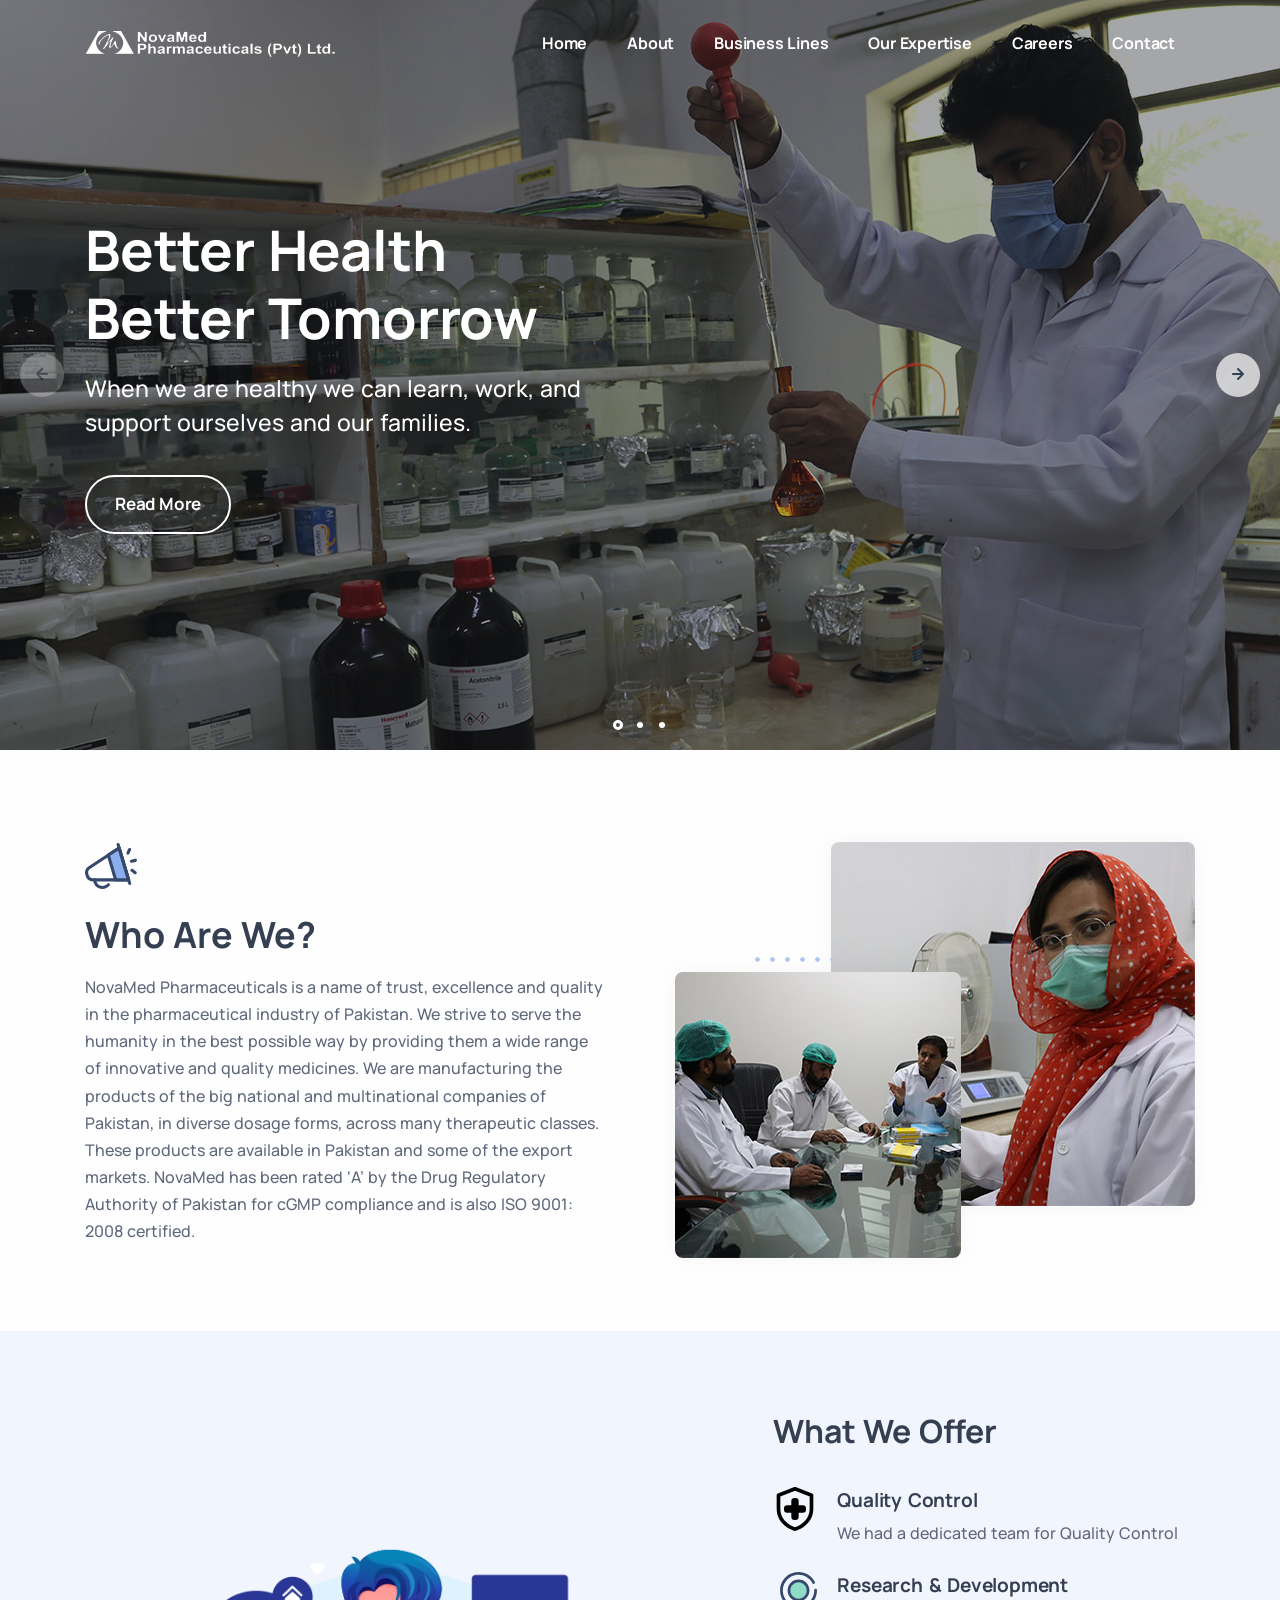
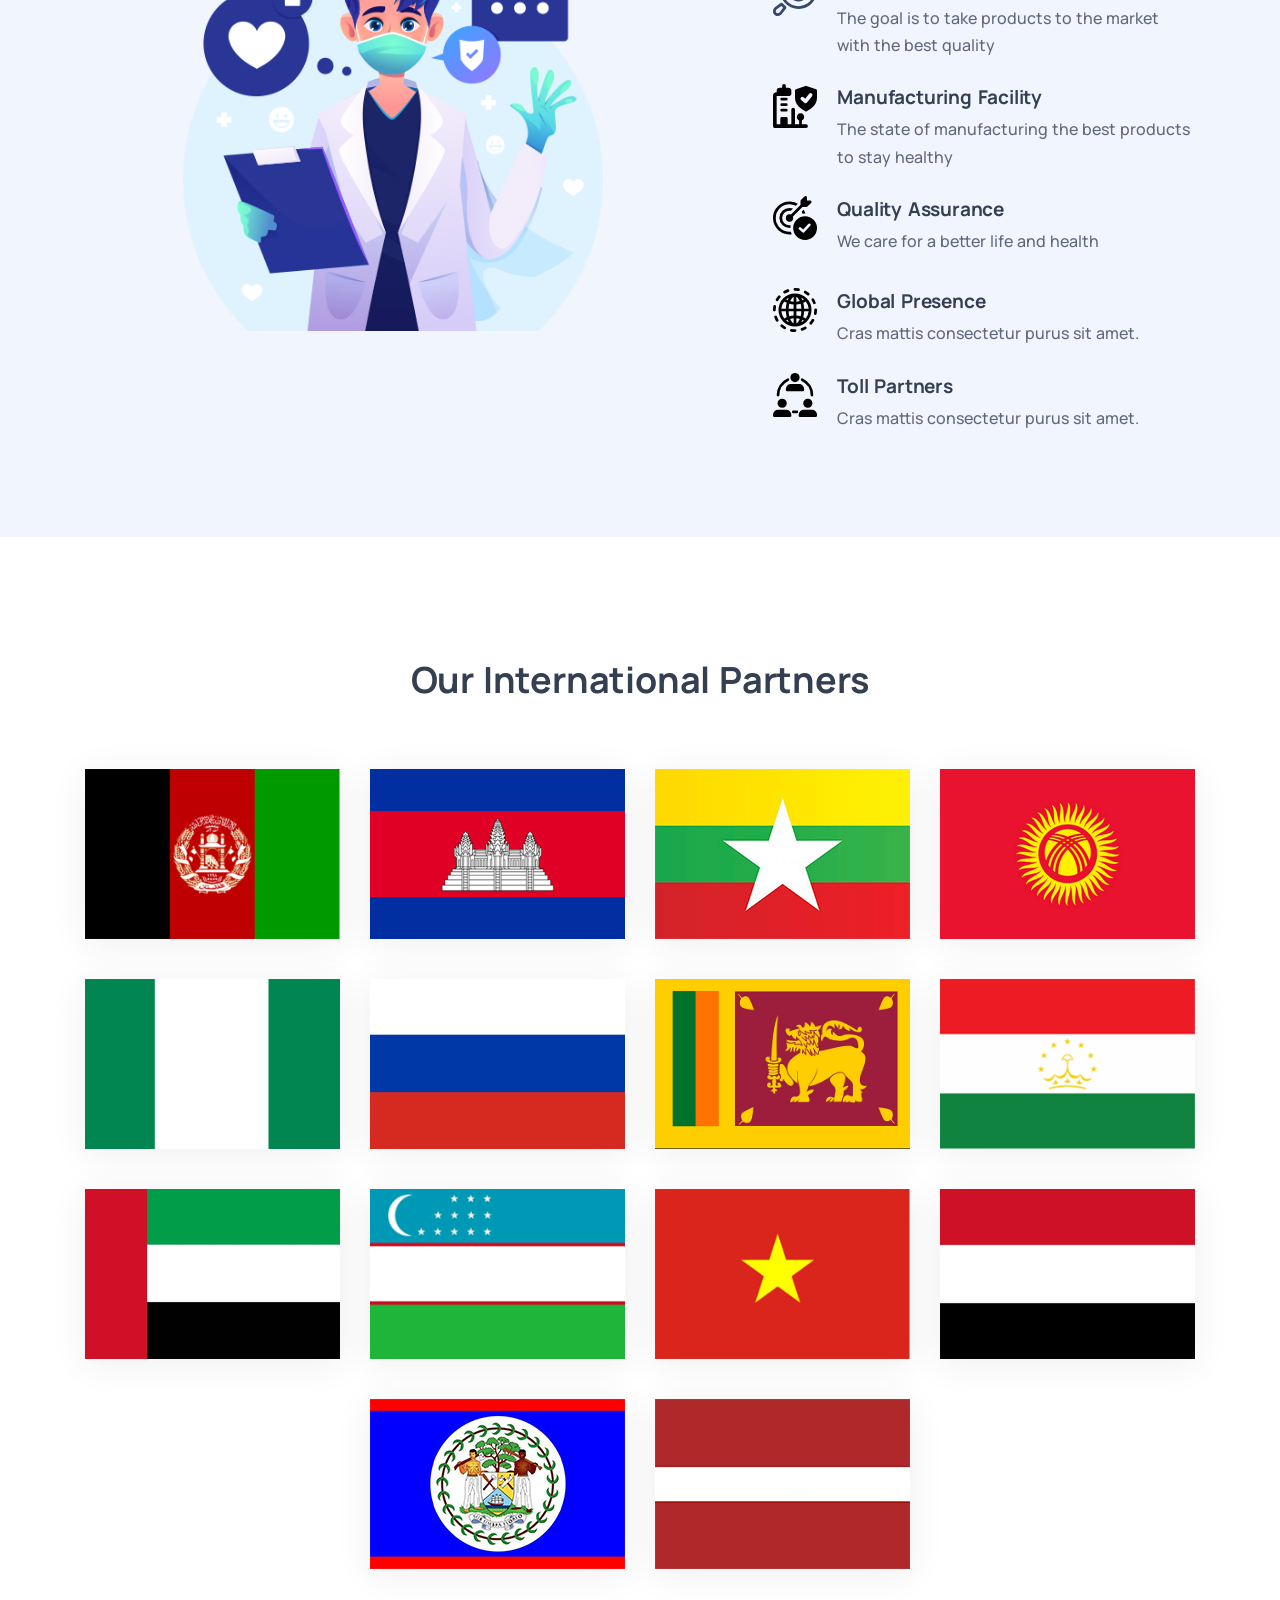
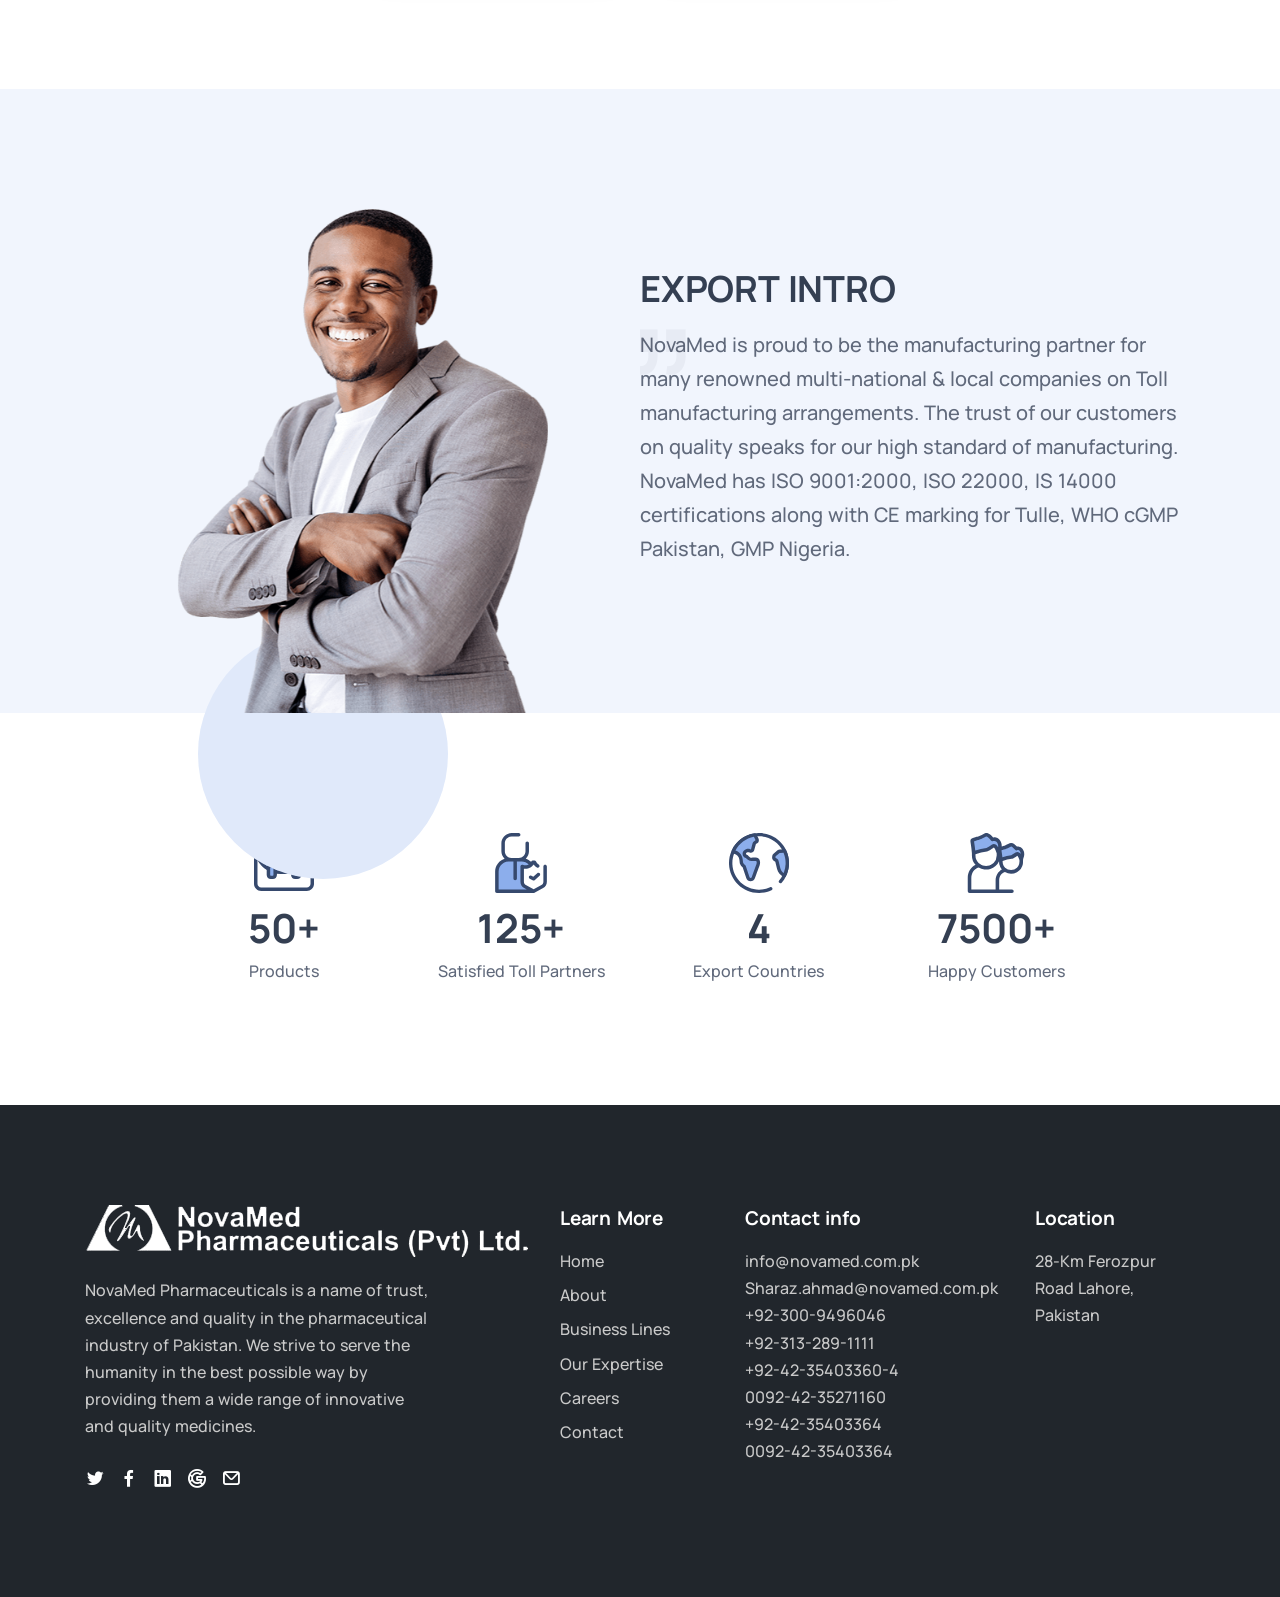
==== index.html @ 05fbf222 "Business Lines Page and change image at home page" ====
<!DOCTYPE html>
<html lang="en">

<head>
  <meta charset="utf-8">
  <meta name="viewport" content="width=device-width, initial-scale=1.0">
  <meta name="description" content="An impressive and flawless site template that includes various UI elements and countless features, attractive ready-made blocks and rich pages, basically everything you need to create a unique and professional website.">
  <meta name="keywords" content="bootstrap 5, business, corporate, creative, gulp, marketing, minimal, modern, multipurpose, one page, responsive, saas, sass, seo, startup, html5 template, site template">
  <meta name="author" content="elemis">
  <title>Home - Novamed</title>
  <link rel="shortcut icon" href="./assets/img/Banners/">
  <link rel="stylesheet" href="./assets/css/plugins.css">
  <link rel="stylesheet" href="./assets/css/style.css">
</head>

<body>
  <div class="content-wrapper">
    <header class="wrapper bg-soft-primary">
      <nav class="navbar navbar-expand-lg center-nav transparent position-absolute navbar-dark caret-none">
        <div class="container flex-lg-row flex-nowrap align-items-center">
          <div class="navbar-brand w-100">
            <a href="./index.html">
              <img class="logo-dark" src="./assets/img/logo-header.png" srcset="./assets/img/logo-header.png 2x" width="250px" height="26px" alt="" />
              <img class="logo-light" src="./assets/img/logo-footer.png" srcset="./assets/img/logo-footer.png.png 2x" width="250px" height="26px" alt="" />
            </a>
          </div>
          <div class="navbar-collapse offcanvas offcanvas-nav offcanvas-start">
            <div class="offcanvas-header d-lg-none d-xl-none">
              <a href="./index.html"><img src="./assets/img/logo-light.png" srcset="./assets/img/logo-light@2x.png 2x" alt="" /></a>
              <button type="button" class="btn-close btn-close-white" data-bs-dismiss="offcanvas" aria-label="Close"></button>
            </div>
            <div class="offcanvas-body ms-lg-auto d-flex flex-column h-100">
              <ul class="navbar-nav">
                <li class="nav-item">
                  <a class="nav-link " href="">Home</a>
                  
                  <!--/.dropdown-menu -->
                </li>
                <li class="nav-item">
                  <a class="nav-link" href="about.html">About</a>
                </li>
                <li class="nav-item">
                  <a class="nav-link" href="business_lines.html">Business Lines</a>
                </li>
                <li class="nav-item">
                  <a class="nav-link" href="#">Our Expertise</a>
                </li>
                <li class="nav-item">
                  <a class="nav-link" href="#">Careers</a>
                </li>
                <li class="nav-item">
                  <a class="nav-link" href="contact.html">Contact</a>
                </li>
              </ul>
            </div>
            <!-- /.offcanvas-body -->
          </div>
        </div>
        <!-- /.container -->
      </nav>
      <!-- /.navbar -->
      
      <!-- /.offcanvas -->
    </header>
    <!-- /header -->
    <section class="wrapper bg-dark">
      <div class="swiper-container swiper-hero dots-over" data-margin="0" data-autoplay="true" data-autoplaytime="5000" data-nav="true" data-dots="true" data-items="1">
        <div class="swiper">
          <div class="swiper-wrapper">
            <div class="swiper-slide bg-overlay bg-overlay-400 bg-dark bg-image" data-image-src="./assets/img/Banners/Banner-1.jpg">
              <div class="container h-100">
                <div class="row h-100">
                  <div class="col-md-10 offset-md-1 col-lg-7 offset-lg-0 col-xl-6 col-xxl-5 text-center text-lg-start justify-content-center align-self-center align-items-start">
                    <h2 class="display-1 fs-56 mb-4 text-white animate__animated animate__slideInDown animate__delay-1s">Better Health Better Tomorrow</h2>
                    <p class="lead fs-23 lh-sm mb-7 text-white animate__animated animate__slideInRight animate__delay-2s">When we are healthy we can learn, work, and support ourselves and our families.</p>
                    <div class="animate__animated animate__slideInUp animate__delay-3s"><a href="#" class="btn btn-lg btn-outline-white rounded-pill">Read More</a></div>
                  </div>
                  <!--/column -->
                </div>
                <!--/.row -->
              </div>
              <!--/.container -->
            </div>
            <!--/.swiper-slide -->
            <div class="swiper-slide bg-overlay bg-overlay-400 bg-dark bg-image" data-image-src="./assets/img/Banners/Banner-2.jpg">
              <div class="container h-100">
                <div class="row h-100">
                  <div class="col-md-11 col-lg-8 col-xl-7 col-xxl-6 mx-auto text-center justify-content-center align-self-center">
                    <h2 class="display-1 fs-56 mb-4 text-white animate__animated animate__slideInDown animate__delay-1s">We Are Trusted By Over A Million People.</h2>
                    <p class="lead fs-23 lh-sm mb-7 text-white animate__animated animate__slideInRight animate__delay-2s">Here a few reasons why our people trust us for good health.</p>
                    <div class="animate__animated animate__slideInUp animate__delay-3s"><a href="#" class="btn btn-lg btn-outline-white rounded-pill">Learn More</a></div>
                    <!-- <div class="animate__animated animate__slideInUp animate__delay-3s"><a href="./assets/media/movie.mp4" class="btn btn-circle btn-white btn-play ripple mx-auto mb-5" data-glightbox><i class="icn-caret-right"></i></a></div> -->
                  </div>
                  <!--/column -->
                </div>
                <!--/.row -->
              </div>
              <!--/.container -->
            </div>
            <!--/.swiper-slide -->
            <div class="swiper-slide bg-overlay bg-overlay-400 bg-dark bg-image" data-image-src="./assets/img/Banners/Banner-3.jpg">
              <div class="container h-100">
                <div class="row h-100">
                  <div class="col-md-10 offset-md-1 col-lg-7 offset-lg-5 col-xl-6 offset-xl-6 col-xxl-5 offset-xxl-6 text-center text-lg-start justify-content-center align-self-center align-items-start">
                    <h2 class="display-1 fs-56 mb-4 text-white animate__animated animate__slideInDown animate__delay-1s">Our Vision</h2>
                    <p class="lead fs-23 lh-sm mb-7 text-white animate__animated animate__slideInRight animate__delay-2s">Our aim is to become a leading force in the pharmaceutical industry both locally and regionally by providing high quality, innovative and efficacious medicine and services.</p>
                    <div class="animate__animated animate__slideInUp animate__delay-3s"><a href="#" class="btn btn-lg btn-outline-white rounded-pill">Contact Us</a></div>
                  </div>
                  <!--/column -->
                </div>
                <!--/.row -->
              </div>
              <!--/.container -->
            </div>
            <!--/.swiper-slide -->
          </div>
          <!--/.swiper-wrapper -->
        </div>
        <!-- /.swiper -->
      </div>
      <!-- /.swiper-container -->
    </section>
    <section class="wrapper bg-light">
      <div class="container pt-12 pt-md-14">
        <div class="row gx-lg-8 gx-xl-12 gy-10 mb-12 mb-md-12 align-items-center">
          <div class="col-lg-6 position-relative order-lg-2">
            <div class="shape bg-dot primary rellax w-16 h-20" data-rellax-speed="1" style="top: 3rem; left: 5.5rem"></div>
            <div class="overlap-grid overlap-grid-2">
              <div class="item">
                <figure class="rounded shadow"><img src="./assets/img/who-we-are.JPG" srcset="./assets/img/who-we-are@2x.jpg 2x" alt=""></figure>
              </div>
              <div class="item">
                <figure class="rounded shadow"><img src="./assets/img/who-we-are-2.JPG" srcset="./assets/img/who-we-are-2@2x.jpg 2x" alt=""></figure>
              </div>
            </div>
          </div>
          <!--/column -->
          <div class="col-lg-6">
            <img src="./assets/img/icons/lineal/megaphone.svg" class="svg-inject icon-svg icon-svg-md mb-4" alt="" />
            <h2 class="display-4 mb-3">Who Are We?</h2>
            <!-- <p class="lead fs-lg">We are a digital and branding company that believes in the power of creative strategy and along with great design.</p> -->
            <p class="mb-6">NovaMed Pharmaceuticals is a name of trust, excellence and quality in the pharmaceutical industry of Pakistan. We strive to serve the humanity in the best possible way by providing them a wide range of innovative and quality medicines.
              We are manufacturing the products of the big national and multinational companies of Pakistan, in diverse dosage forms, across many therapeutic classes. These products are available in Pakistan and some of the export markets. NovaMed has been rated ‘A’ by the Drug Regulatory Authority of Pakistan for cGMP compliance and is also ISO 9001: 2008 certified.</p>
            <div class="row gy-3 gx-xl-8">
              <!-- <div class="col-xl-6">
                <ul class="icon-list bullet-bg bullet-soft-primary mb-0">
                  <li><span><i class="uil uil-check"></i></span><span>Aenean eu leo quam ornare curabitur blandit tempus.</span></li>
                  <li class="mt-3"><span><i class="uil uil-check"></i></span><span>Nullam quis risus eget urna mollis ornare donec elit.</span></li>
                </ul>
              </div> -->
              <!--/column -->
              <!-- <div class="col-xl-6">
                <ul class="icon-list bullet-bg bullet-soft-primary mb-0">
                  <li><span><i class="uil uil-check"></i></span><span>Etiam porta sem malesuada magna mollis euismod.</span></li>
                  <li class="mt-3"><span><i class="uil uil-check"></i></span><span>Fermentum massa vivamus faucibus amet euismod.</span></li>
                </ul>
              </div> -->
              <!--/column -->
            </div>
            <!--/.row -->
          </div>
          <!--/column -->
        </div>
        <!--/.row -->
        
        <!--/.row -->
      </div>
      <!-- /.container -->
    </section>
    <section id="process">
      <div class="wrapper bg-soft-primary">
        <div class="container py-10 py-md-13">
          <div class="row gx-lg-8 gx-xl-12 gy-10 align-items-center">
            <div class="col-lg-7">
              <figure><img class="w-auto" src="./assets/img/What-we-offer.png" srcset="./assets/img/What-we-offer@2x.png 2x" alt="" /></figure>
            </div>
            <!--/column -->
            <div class="col-lg-5">
              <!-- <h2 class="fs-15 text-uppercase text-line text-primary mb-3">We Believe In Providing Value To Life</h2> -->
              <h3 class="display-5 mb-7 pe-xxl-5">What We Offer</h3>
              <div class="d-flex flex-row mb-4">
                <div>
                  <img src="./assets/img/icons/solid/health-insurance.svg" class="svg-inject icon-svg icon-svg-sm text-blue me-4" alt="" />
                </div>
                <div>
                  <h4 class="mb-1">Quality Control</h4>
                  <p class="mb-1">We had a dedicated team for Quality Control</p>
                </div>
              </div>
              <div class="d-flex flex-row mb-4">
                <div>
                  <img src="./assets/img/icons/lineal/search-2.svg" class="svg-inject icon-svg icon-svg-sm text-green me-4" alt="" />
                </div>
                <div>
                  <h4 class="mb-1">Research & Development</h4>
                  <p class="mb-1">The goal is to take products to the market with the best quality</p>
                </div>
              </div>
              <div class="d-flex flex-row mb-4">
                <div>
                  <img src="./assets/img/icons/solid/building.svg" class="svg-inject icon-svg icon-svg-sm text-yellow me-4" alt="" />
                </div>
                <div>
                  <h4 class="mb-1">Manufacturing Facility</h4>
                  <p class="mb-1">The state of manufacturing the best products to stay healthy</p>
                </div>
              </div>
              <div class="d-flex flex-row">
                <div>
                  <img src="./assets/img/icons/solid/target.svg " class="svg-inject icon-svg icon-svg-sm text-yellow me-4" alt="" />
                </div>
                <div>
                  <h4 class="mb-1">Quality Assurance</h4>
                  <p class="mb-1">We care for a better life and health</p><br>
                </div>
              </div>
              <div class="d-flex flex-row mb-4">
                <div>
                  <img src="./assets/img/icons/solid/globe-2.svg" class="svg-inject icon-svg icon-svg-sm text-yellow me-4" alt="" />
                </div>
                <div>
                  <h4 class="mb-1">Global Presence</h4>
                  <p class="mb-1">Cras mattis consectetur purus sit amet.</p>
                </div>
              </div>
              <div class="d-flex flex-row mb-4">
                <div>
                  <img src="./assets/img/icons/solid/team.svg" class="svg-inject icon-svg icon-svg-sm text-yellow me-4" alt="" />
                </div>
                <div>
                  <h4 class="mb-1">Toll Partners</h4>
                  <p class="mb-1">Cras mattis consectetur purus sit amet.</p>
                </div>
              </div>
            </div>
            <!--/column -->
          </div>
          <!--/.row -->
          <!--/.row -->
        </div>
        <!-- /.container -->
      </div>
      <!-- /.wrapper -->
    </section>
    <!-- /section -->
    <div class="section bg-white py-10 py-md-13 ">
      <div class="content-wrap">
        <div class="container"> 
    
          <div class="row">
    
            <div class="col-sm-12 col-md-12">
              <h2 class="display-4" style="text-align: center;padding: 2rem;">Our International Partners</h2>
              <p class="subheading text-center mb-5"></p>
            </div>
    
          </div>
    
          <div class="row">
    
            <!-- Item 1 -->
            <div class="col-sm-12 col-md-6 col-lg-3 mb-5">
              <div class="anim-media text-center">
                <div class="media-box mb-3">
                  <img src="assets/img/Flags/Flag-Afganistan.png" alt="" class="img-fluid shadow-lg">
                </div>
    
              </div>
            </div>
  
  
              <div class="col-sm-12 col-md-6 col-lg-3 mb-5">
                <div class="anim-media text-center">
                  <div class="media-box mb-3">
                    <img src="assets/img/Flags/Flag-Cambodia.jpg" alt="" class="img-fluid shadow-lg">
                  </div>
              
                </div>
              </div>
  
  
                <div class="col-sm-12 col-md-6 col-lg-3 mb-5">
                  <div class="anim-media text-center">
                    <div class="media-box mb-3">
                      <img src="assets/img/Flags/mayanmar-flag.jpg" alt="" class="img-fluid shadow-lg">
                    </div>
                
                  </div>
                </div>
  
  
                  <div class="col-sm-12 col-md-6 col-lg-3 mb-5">
                    <div class="anim-media text-center">
                      <div class="media-box mb-3">
                        <img src="assets/img/Flags/Flag-Kyrgyzstan.jpg" alt="" class="img-fluid shadow-lg">
                      </div>
                  
                    </div>
                  </div>
  
  
              <div class="col-sm-12 col-md-6 col-lg-3 mb-5">
                <div class="anim-media text-center">
                  <div class="media-box mb-3">
                    <img src="assets/img/Flags/Flag-Nigeria.png" alt="" class="img-fluid shadow-lg">
                  </div>
              
                </div>
              </div>
  
  
              <div class="col-sm-12 col-md-6 col-lg-3 mb-5">
                <div class="anim-media text-center">
                  <div class="media-box mb-3">
                    <img src="assets/img/Flags/Flag-Russia.jpg" alt="" class="img-fluid shadow-lg">
                  </div>
              
                </div>
              </div>
  
  
                <div class="col-sm-12 col-md-6 col-lg-3 mb-5">
                  <div class="anim-media text-center">
                    <div class="media-box mb-3">
                      <img src="assets/img/Flags/Flag-Srilanka.png" alt="" class="img-fluid shadow-lg">
                    </div>
                
                  </div>
                </div>
  
  
                  <div class="col-sm-12 col-md-6 col-lg-3 mb-5">
                    <div class="anim-media text-center">
                      <div class="media-box mb-3">
                        <img src="assets/img/Flags/Flag-Tajikistan.png" alt="" class="img-fluid shadow-lg">
                      </div>
                  
                    </div>
                  </div>
  
      <div class="col-sm-12 col-md-6 col-lg-3 mb-5">
        <div class="anim-media text-center">
          <div class="media-box mb-3">
            <img src="assets/img/Flags/Flag-UAE.jpg" alt="" class="img-fluid shadow-lg">
          </div>
      
        </div>
      </div>
      
      
      <div class="col-sm-12 col-md-6 col-lg-3 mb-5">
        <div class="anim-media text-center">
          <div class="media-box mb-3">
            <img src="assets/img/Flags/Flag-Uzbekistan.png" alt="" class="img-fluid shadow-lg">
          </div>
      
        </div>
      </div>
      
      
      <div class="col-sm-12 col-md-6 col-lg-3 mb-5">
        <div class="anim-media text-center">
          <div class="media-box mb-3">
            <img src="assets/img/Flags/Flag-Vietnam.png" alt="" class="img-fluid shadow-lg">
          </div>
      
        </div>
      </div>
      
      
      <div class="col-sm-12 col-md-6 col-lg-3 mb-5">
        <div class="anim-media text-center">
          <div class="media-box mb-3">
            <img src="assets/img/Flags/Flag-Yemen.png" alt="" class="img-fluid shadow-lg">
          </div>
      
        </div>
      </div>
      <div class="col-sm-12 col-md-6 col-lg-3 mb-5">
      </div>
      <div class="col-sm-12 col-md-6 col-lg-3 mb-5">
        <div class="anim-media text-center">
          <div class="media-box mb-3">
            <img src="assets/img/Flags/Flag-Belize.jpg" alt="" class="img-fluid shadow-lg">
          </div>
      
        </div>
      </div><div class="col-sm-12 col-md-6 col-lg-3 mb-5">
        <div class="anim-media text-center">
          <div class="media-box mb-3">
            <img src="assets/img/Flags/Flag-Latvia.jpg" alt="" class="img-fluid shadow-lg">
          </div>
      
        </div>
      </div>
      <div class="col-sm-12 col-md-6 col-lg-3 mb-5">
      </div>
  
          </div>
        </div>
      </div>
    </div>
    <section class="wrapper bg-soft-primary">
      <div class="container pt-16 pb-14 pb-md-0">
        <div class="row gx-lg-8 gx-xl-0 align-items-center">
          <div class="col-md-5 col-lg-5 col-xl-4 offset-xl-1 d-none d-md-flex position-relative align-self-end">
            <div class="shape rounded-circle bg-pale-primary rellax w-21 h-21 d-md-none d-lg-block" data-rellax-speed="1" style="top: 7rem; left: 1rem"></div>
            <figure><img src="./assets/img/photos/co1.png" srcset="./assets/img/photos/co1@2x.png 2x" alt=""></figure>
          </div>
          <!--/column -->
          <div class="col-md-7 col-lg-6 col-xl-6 col-xxl-5 offset-xl-1">
            <div class="swiper-container dots-start dots-closer mt-md-10 mb-md-15" data-margin="30" data-dots="true">
              <div class="swiper">
                <div class="swiper-wrapper">
                  <div class="swiper-slide">
                    <h2 class="display-4 mb-3">EXPORT INTRO</h2>
                    <blockquote class="icon fs-lg">
                      <p>NovaMed is proud to be the manufacturing partner for many renowned multi-national & local companies on Toll manufacturing arrangements. The trust of our customers on quality speaks for our high standard of manufacturing. NovaMed has ISO 9001:2000, ISO 22000, IS 14000 certifications along with CE marking for Tulle, WHO cGMP Pakistan, GMP Nigeria.</p>
                      <div class="blockquote-details">
                        <!-- <div class="info ps-0">
                          <h5 class="mb-1">Coriss Ambady</h5>
                          <p class="mb-0">Financial Analyst</p>
                        </div> -->
                      </div>
                    </blockquote>
                  </div>
                  <!--/.swiper-slide -->
                  
            <!-- /.swiper-container -->
          </div>
          <!--/column -->
        </div>
        <!--/.row -->
      </div>
      <!-- /.container -->
    </section>
    <!-- /section -->
    
    <!-- /section -->
    <section class="wrapper bg-white">
      <div class="container py-14 py-md-16">
        <div class="row">
          <div class="col-xl-10 mx-auto">
            <div class="row align-items-center counter-wrapper gy-6 text-center">
              <div class="col-md-3">
                <img src="./assets/img/icons/lineal/briefcase-2.svg" class="svg-inject icon-svg icon-svg-lg text-primary mb-3" alt="" />
                <h3 class="counter">100+</h3>
                <p>Products</p>
              </div>
              <!--/column -->
              <div class="col-md-3">
                <img src="./assets/img/icons/lineal/user.svg" class="svg-inject icon-svg icon-svg-lg text-primary mb-3" alt="" />
                <h3 class="counter">250+</h3>
                <p>Satisfied Toll Partners</p>
              </div>
              <!--/column -->
              <div class="col-md-3">
                <img src="./assets/img/icons/lineal/earth.svg" class="svg-inject icon-svg icon-svg-lg text-primary mb-3" alt="" />
                <h3 class="counter">8</h3>
                <p>Export Countries</p>
              </div>
              <!--/column -->
              <div class="col-md-3">
                <img src="./assets/img/icons/lineal/group-2.svg" class="svg-inject icon-svg icon-svg-lg text-primary mb-3" alt="" />
                <h3 class="counter">15000+</h3>
                <p>Happy Customers</p>
              </div>
              <!--/column -->
            </div>
            <!--/.row -->
          </div>
          <!-- /column -->
        </div>
        <!-- /.row -->
      </div>
      <!-- /.container -->
    </section>
    <!-- /section -->
  </div>
  <!-- /.content-wrapper -->
  <footer class="bg-dark text-inverse">
    <div class="container py-13 py-md-15">
      <div class="row gy-6 gy-lg-0">
        <div class="col-lg-4">
          <div class="widget">
            <img class="mb-4" src="./assets/img/logo-footer.png" srcset="./assets/img/logo-footer.png 2x" alt="" />
            <p class="mb-4">NovaMed Pharmaceuticals is a name of trust, excellence and quality in the pharmaceutical industry of Pakistan. We strive to serve the humanity in the best possible way by providing them a wide range of innovative and quality medicines.</p>
            <nav class="nav social social-white">
              <a href="https://twitter.com/Novamedp"><i class="uil uil-twitter"></i></a>
              <a href="https://www.facebook.com/NovaMedPharmaceuticals"><i class="uil uil-facebook-f"></i></a>
              <a href="http://www.linkedin.com/company/novamed-pharmaceuticals-pvt-ltd"><i class="uil uil-linkedin"></i></a>
              <a href="https://plus.google.com/117726979299593659433/about"><i class="uil uil-google"></i></a>
              <a href="https://mail.google.com/"><i class="uil uil-envelope"></i></a>
            </nav>
            <!-- /.social -->
          </div>
          <!-- /.widget -->
        </div>
        <!-- /column -->
        
        <!-- /column -->
        <div class="col-md-4 col-lg-2 offset-lg-1">
          <div class="widget">
            <h4 class="widget-title mb-3 text-white">Learn More</h4>
            <ul class="list-unstyled mb-0">
              <li><a href="">Home</a></li>
              <li><a href="about.html">About</a></li>
              <li><a href="#">Business Lines</a></li>
              <li><a href="#">Our Expertise</a></li>
              <li><a href="#">Careers</a></li>
              <li><a href="contact.html">Contact</a></li>
            </ul>
          </div>
          <!-- /.widget -->
        </div>
        <!-- /column -->
        <div class="col-md-4 col-lg-2 ps-2">
          <div class="widget">
            <h4 class="widget-title mb-3 text-white">Contact info</h4>
            <a href="mailto:info@novamed.com.pk">info@novamed.com.pk</a><br />
            <a href="mailto:Sharaz.ahmad@novamed.com.pk">Sharaz.ahmad@novamed.com.pk</a><br />
            <a href="tel:+923009496046">+92-300-9496046</a>
            <a href="tel:+923132891111">+92-313-289-1111</a>
            <a href="tel:+9242354033604">+92-42-35403360-4</a>
            <a href="tel:00924235271160">0092-42-35271160</a>
            <a href="tel:+924235403364">+92-42-35403364</a>
            <a href="tel:00924235403364">0092-42-35403364</a>
          </div>
          <!-- /.widget -->
        </div>
        <!-- /column -->
        <div class="col-md-4 col-lg-2 offset-lg-1">
          <div class="widget">
            <h4 class="widget-title mb-3 text-white">Location</h4>
            <address>28-Km Ferozpur Road Lahore, Pakistan</address>
          </div>
          <!-- /.widget -->
        </div>
      </div>
      <!--/.row -->
    </div>
    <!-- /.container -->
  </footer>
  <div class="progress-wrap">
    <svg class="progress-circle svg-content" width="100%" height="100%" viewBox="-1 -1 102 102">
      <path d="M50,1 a49,49 0 0,1 0,98 a49,49 0 0,1 0,-98" />
    </svg>
  </div>
  <script src="./assets/js/plugins.js"></script>
  <script src="./assets/js/theme.js"></script>
</body>

</html>
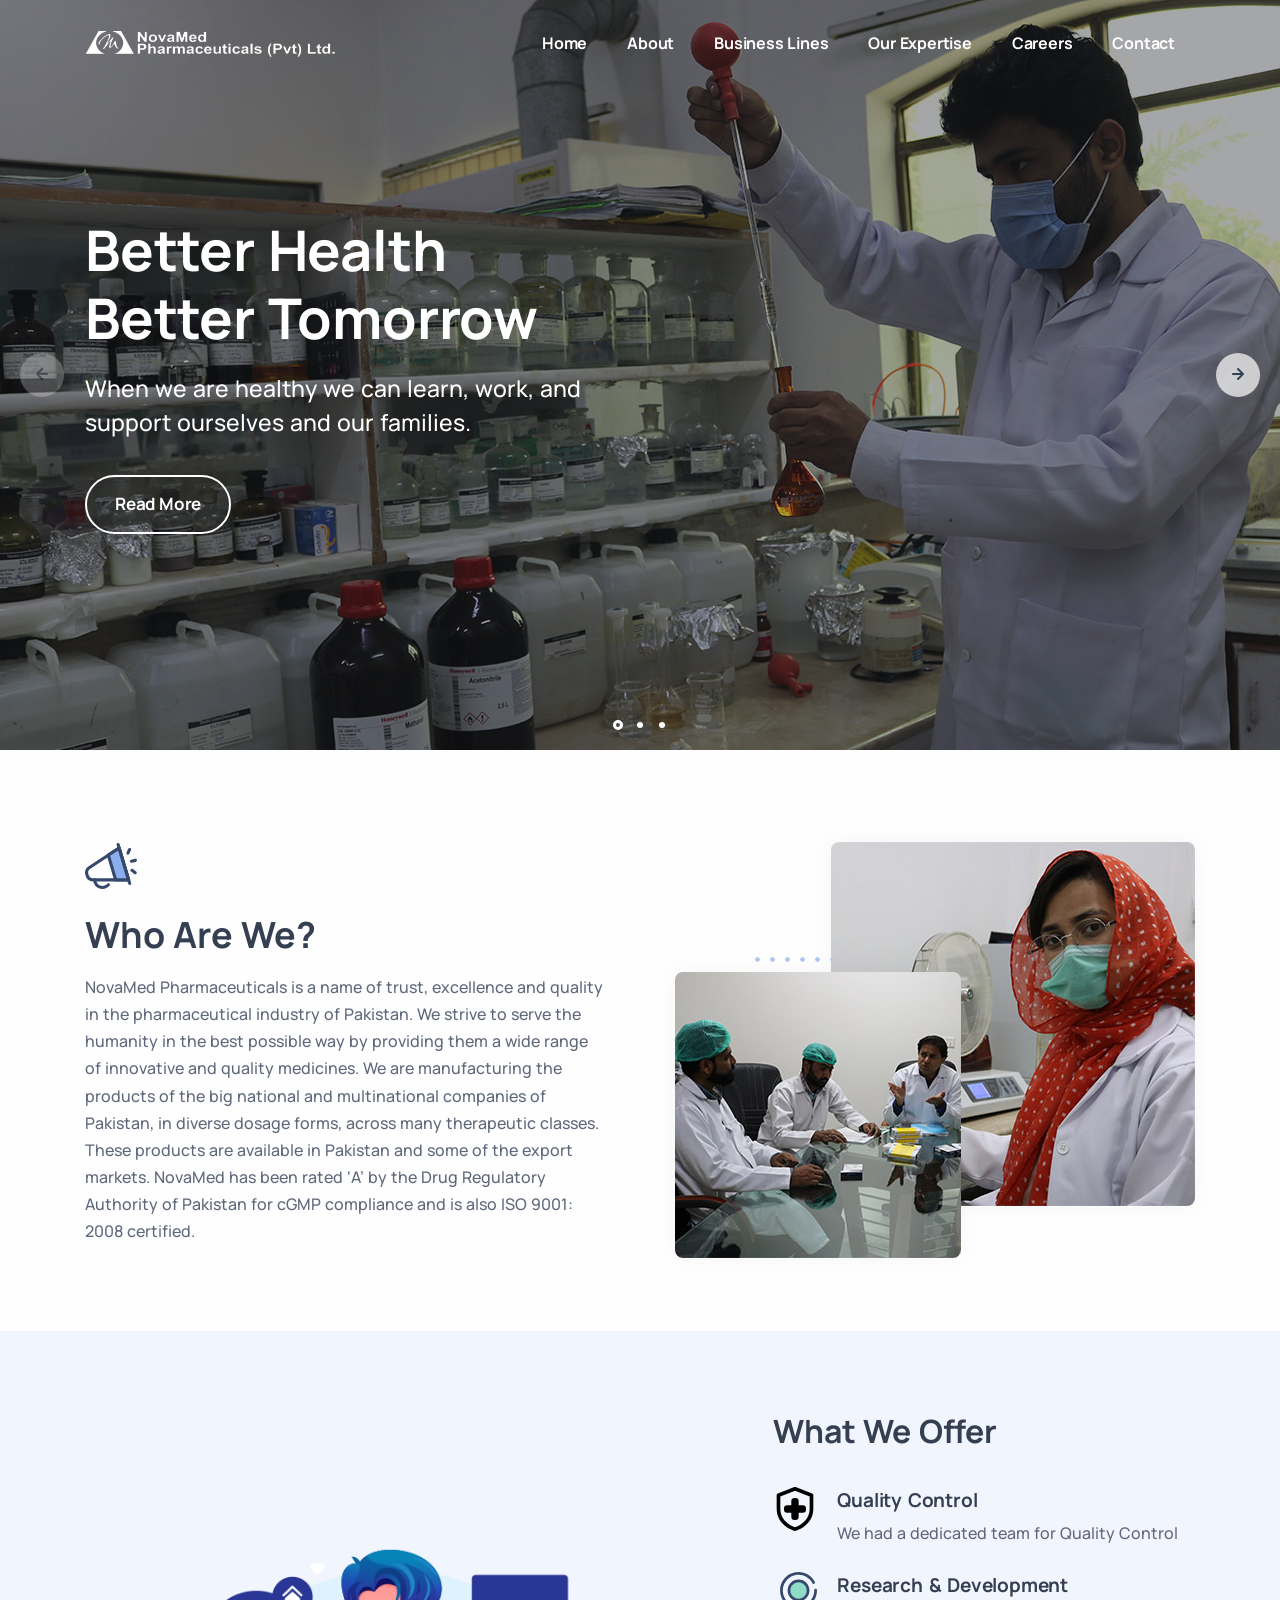
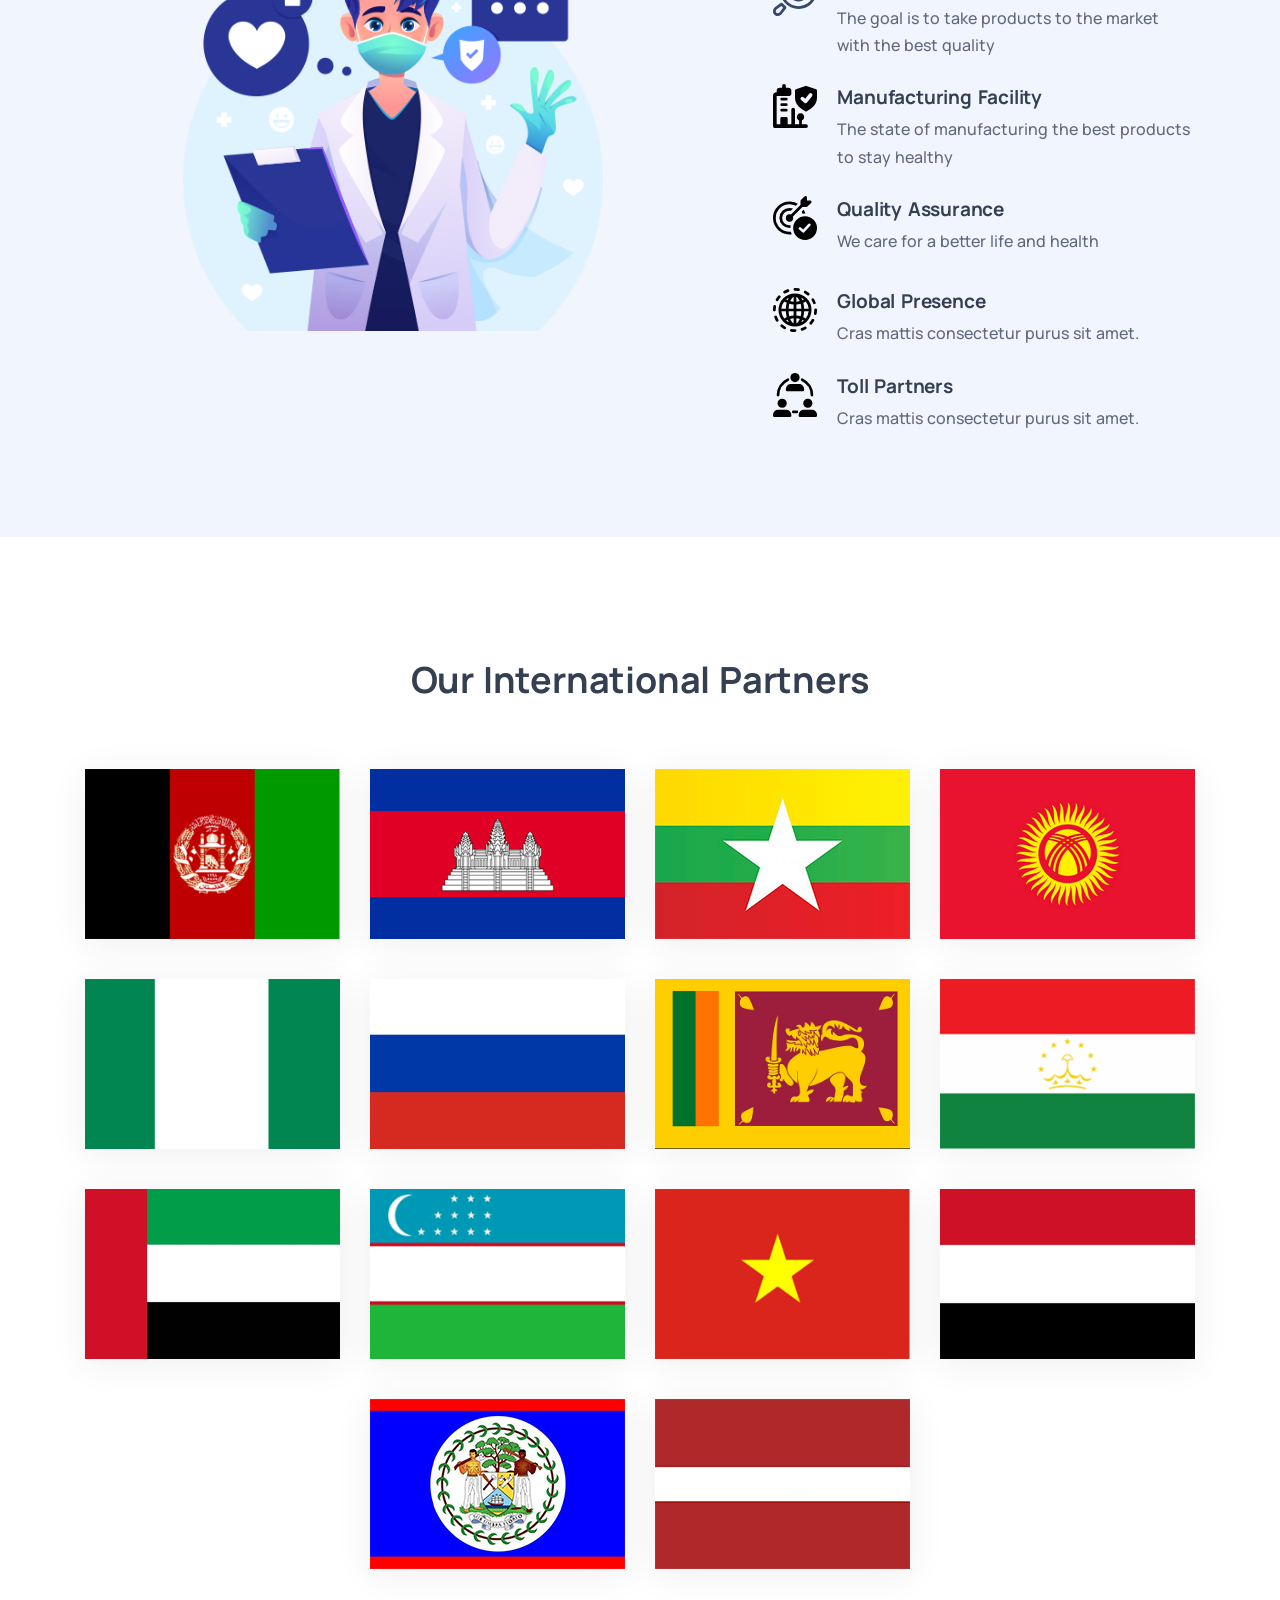
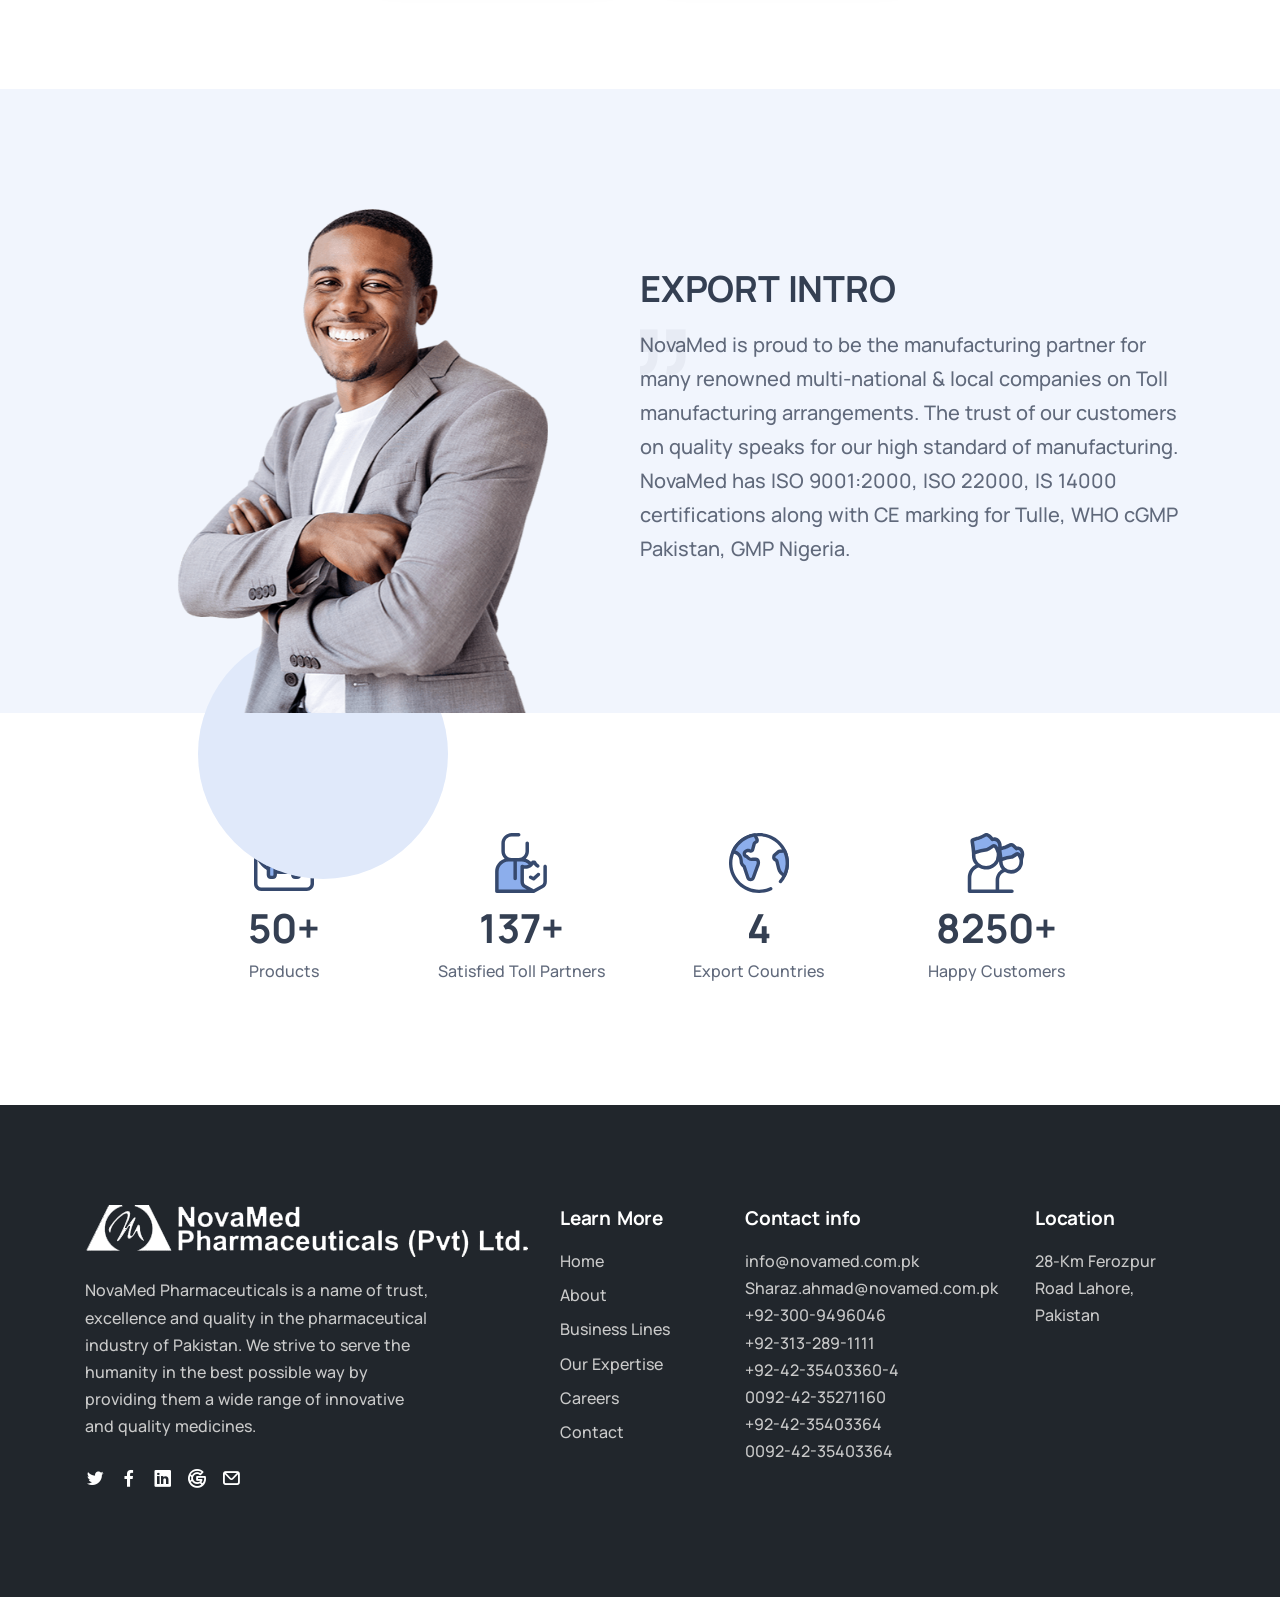
==== commit 0c26022b: "link slider buttons" ====
--- a/index.html
+++ b/index.html
@@ -73,7 +73,7 @@
                   <div class="col-md-10 offset-md-1 col-lg-7 offset-lg-0 col-xl-6 col-xxl-5 text-center text-lg-start justify-content-center align-self-center align-items-start">
                     <h2 class="display-1 fs-56 mb-4 text-white animate__animated animate__slideInDown animate__delay-1s">Better Health Better Tomorrow</h2>
                     <p class="lead fs-23 lh-sm mb-7 text-white animate__animated animate__slideInRight animate__delay-2s">When we are healthy we can learn, work, and support ourselves and our families.</p>
-                    <div class="animate__animated animate__slideInUp animate__delay-3s"><a href="#" class="btn btn-lg btn-outline-white rounded-pill">Read More</a></div>
+                    <div class="animate__animated animate__slideInUp animate__delay-3s"><a href="about.html" class="btn btn-lg btn-outline-white rounded-pill">Read More</a></div>
                   </div>
                   <!--/column -->
                 </div>
@@ -88,7 +88,7 @@
                   <div class="col-md-11 col-lg-8 col-xl-7 col-xxl-6 mx-auto text-center justify-content-center align-self-center">
                     <h2 class="display-1 fs-56 mb-4 text-white animate__animated animate__slideInDown animate__delay-1s">We Are Trusted By Over A Million People.</h2>
                     <p class="lead fs-23 lh-sm mb-7 text-white animate__animated animate__slideInRight animate__delay-2s">Here a few reasons why our people trust us for good health.</p>
-                    <div class="animate__animated animate__slideInUp animate__delay-3s"><a href="#" class="btn btn-lg btn-outline-white rounded-pill">Learn More</a></div>
+                    <div class="animate__animated animate__slideInUp animate__delay-3s"><a href="business_lines.html" class="btn btn-lg btn-outline-white rounded-pill">Learn More</a></div>
                     <!-- <div class="animate__animated animate__slideInUp animate__delay-3s"><a href="./assets/media/movie.mp4" class="btn btn-circle btn-white btn-play ripple mx-auto mb-5" data-glightbox><i class="icn-caret-right"></i></a></div> -->
                   </div>
                   <!--/column -->
@@ -104,7 +104,7 @@
                   <div class="col-md-10 offset-md-1 col-lg-7 offset-lg-5 col-xl-6 offset-xl-6 col-xxl-5 offset-xxl-6 text-center text-lg-start justify-content-center align-self-center align-items-start">
                     <h2 class="display-1 fs-56 mb-4 text-white animate__animated animate__slideInDown animate__delay-1s">Our Vision</h2>
                     <p class="lead fs-23 lh-sm mb-7 text-white animate__animated animate__slideInRight animate__delay-2s">Our aim is to become a leading force in the pharmaceutical industry both locally and regionally by providing high quality, innovative and efficacious medicine and services.</p>
-                    <div class="animate__animated animate__slideInUp animate__delay-3s"><a href="#" class="btn btn-lg btn-outline-white rounded-pill">Contact Us</a></div>
+                    <div class="animate__animated animate__slideInUp animate__delay-3s"><a href="contact.html" class="btn btn-lg btn-outline-white rounded-pill">Contact Us</a></div>
                   </div>
                   <!--/column -->
                 </div>
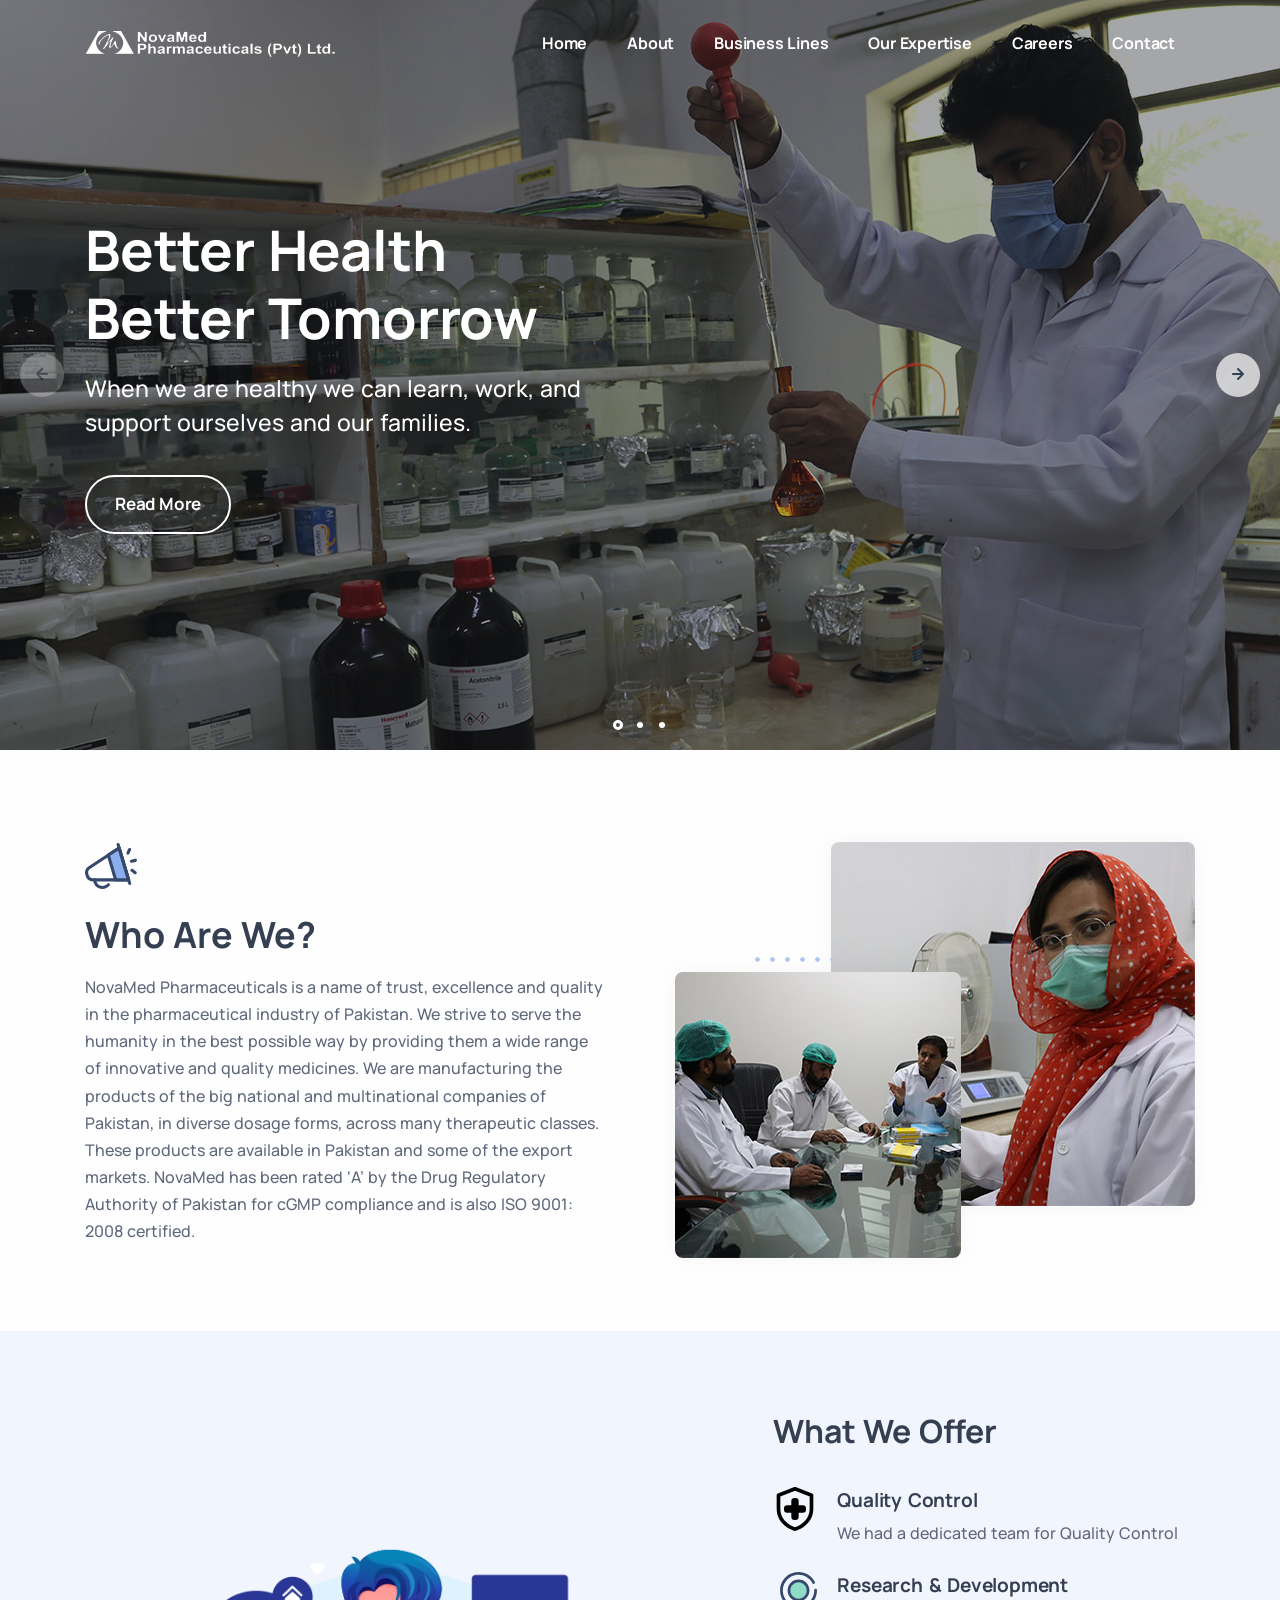
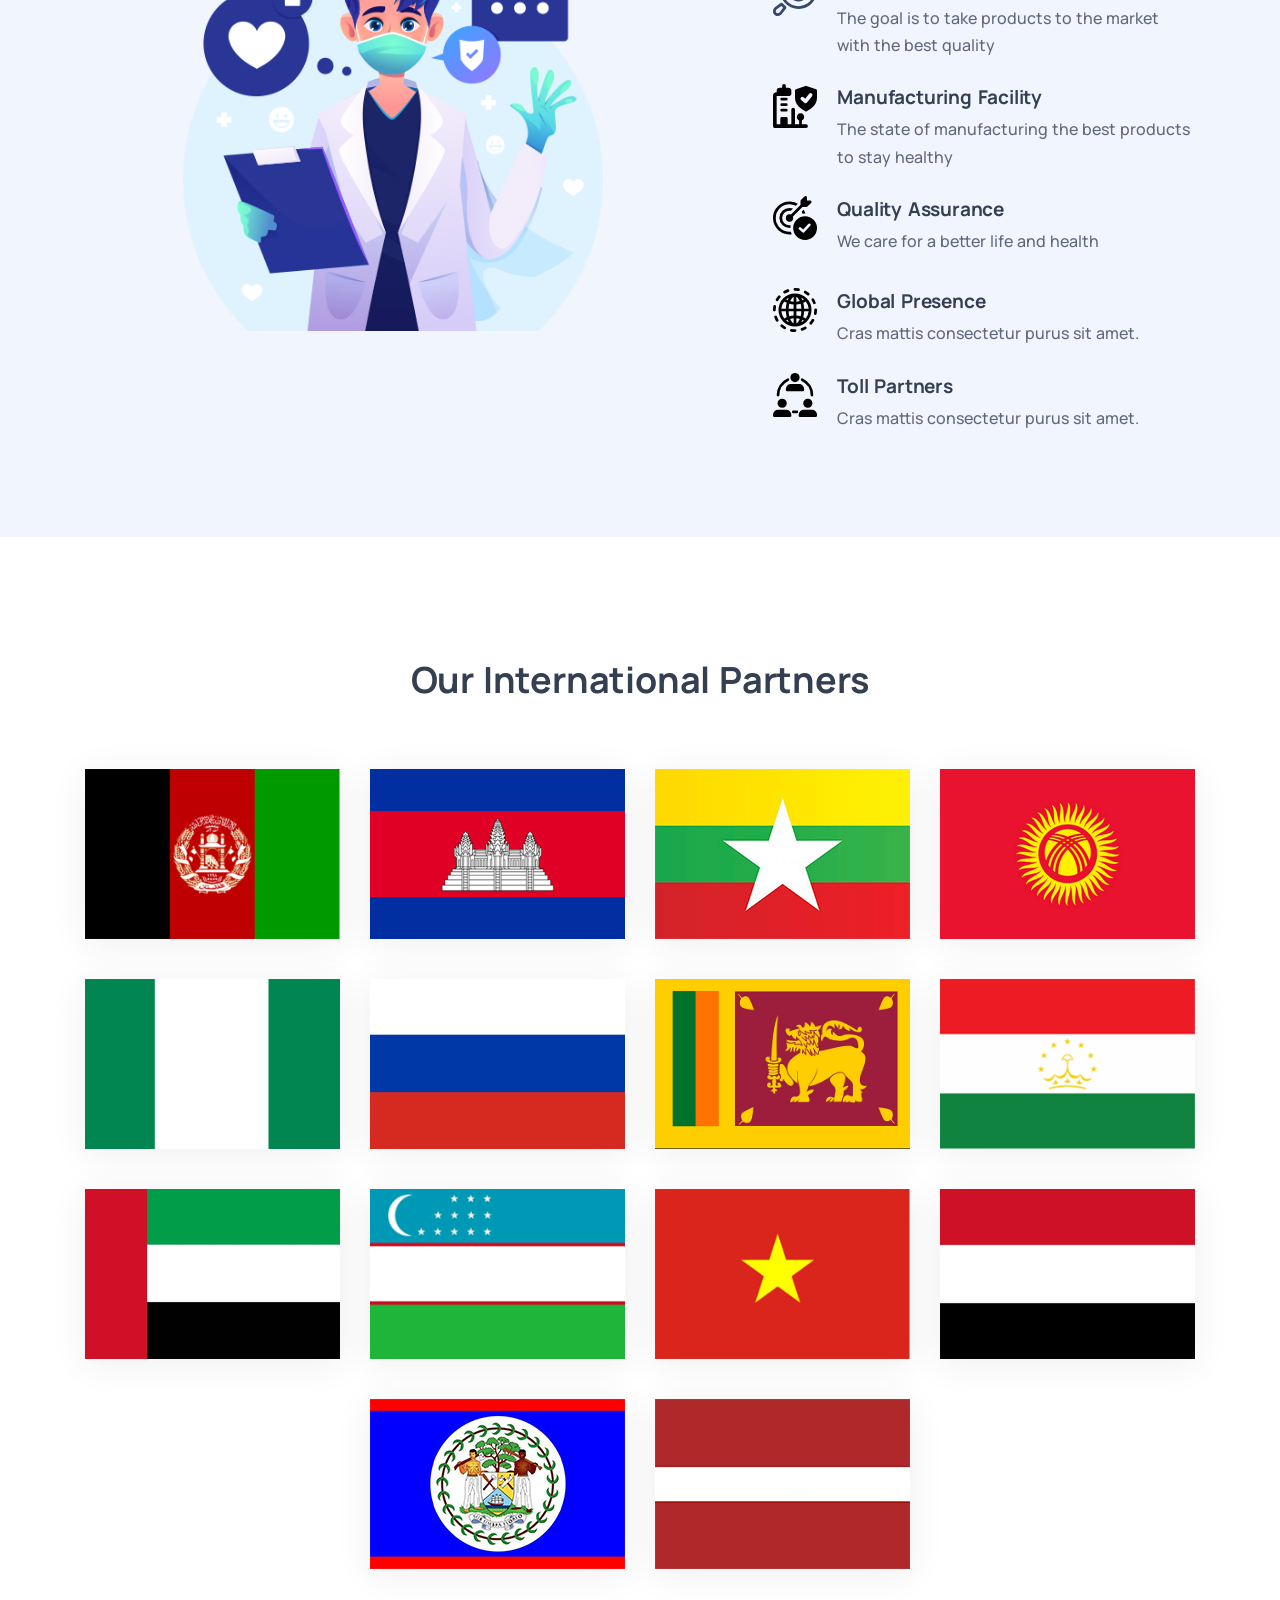
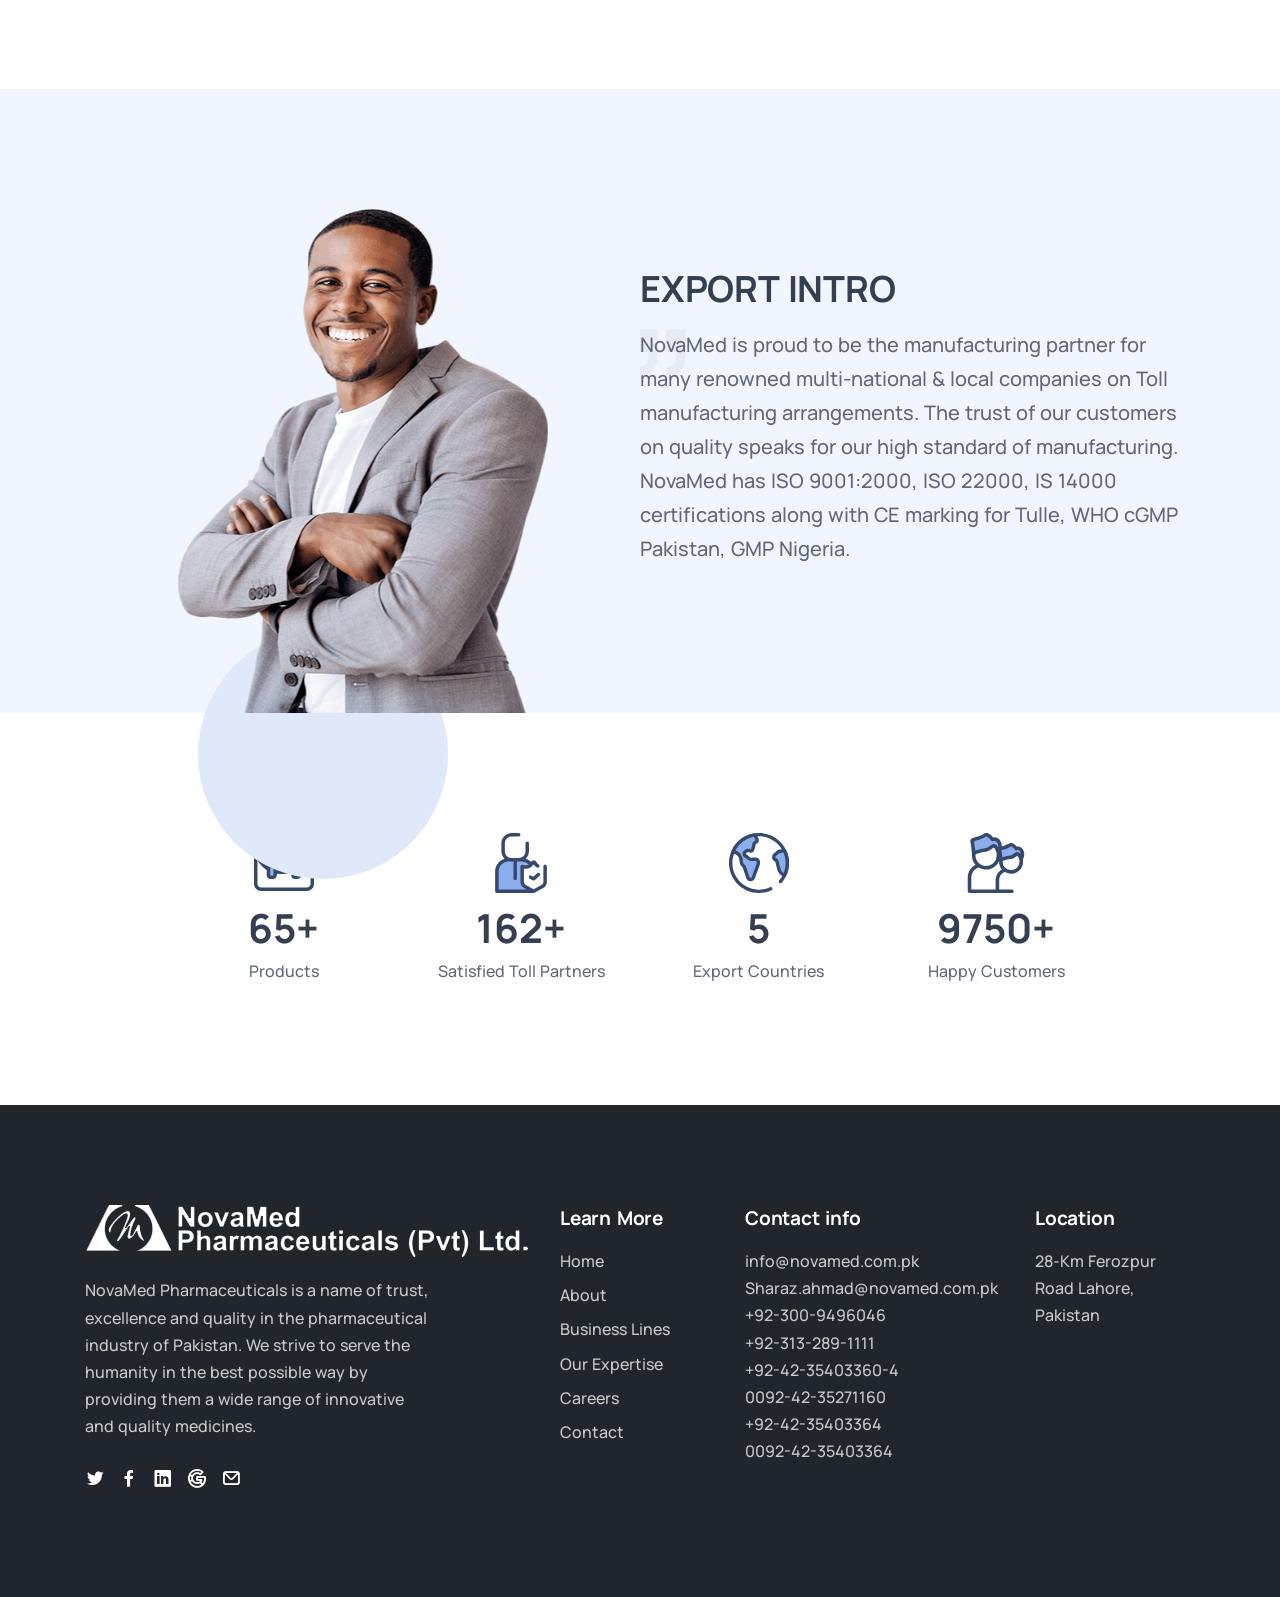
==== commit 928b30e8: "Our Expertise" ====
--- a/index.html
+++ b/index.html
@@ -43,7 +43,7 @@
                   <a class="nav-link" href="business_lines.html">Business Lines</a>
                 </li>
                 <li class="nav-item">
-                  <a class="nav-link" href="#">Our Expertise</a>
+                  <a class="nav-link" href="our-experties.html">Our Expertise</a>
                 </li>
                 <li class="nav-item">
                   <a class="nav-link" href="#">Careers</a>
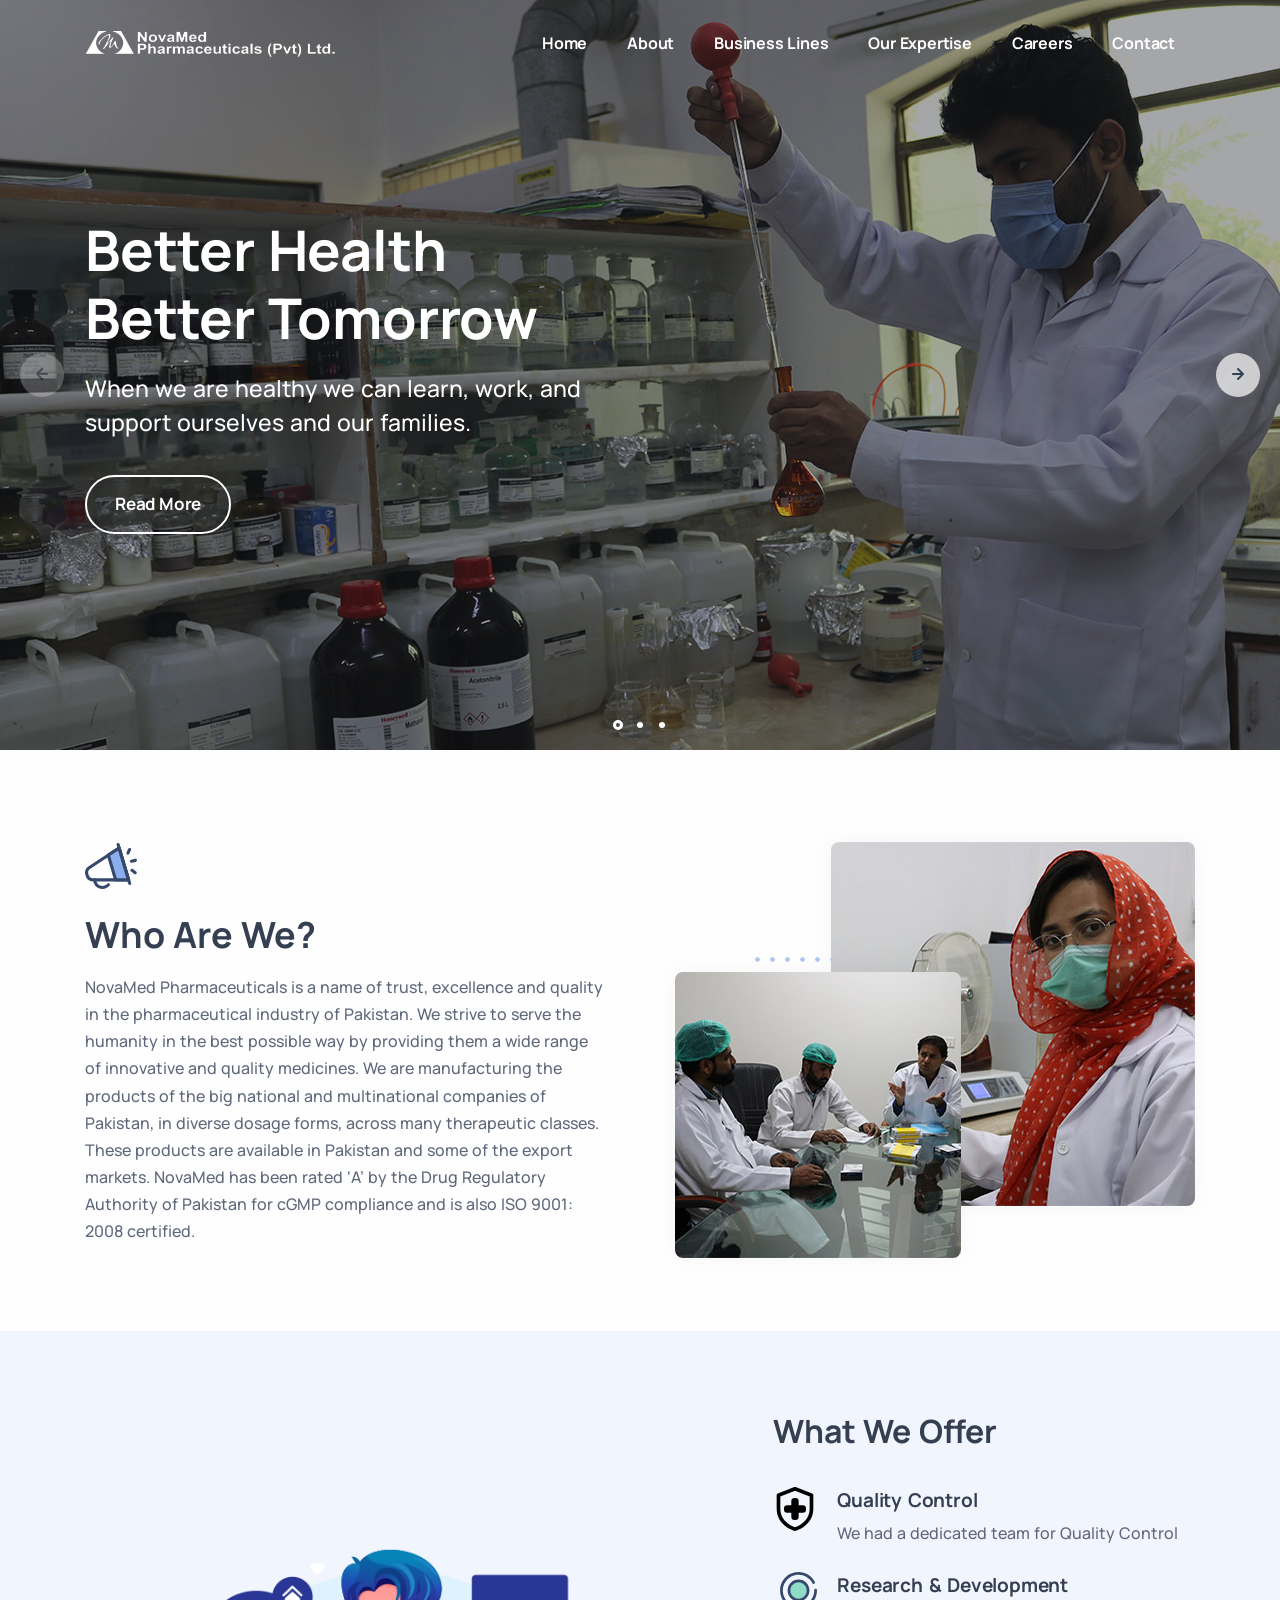
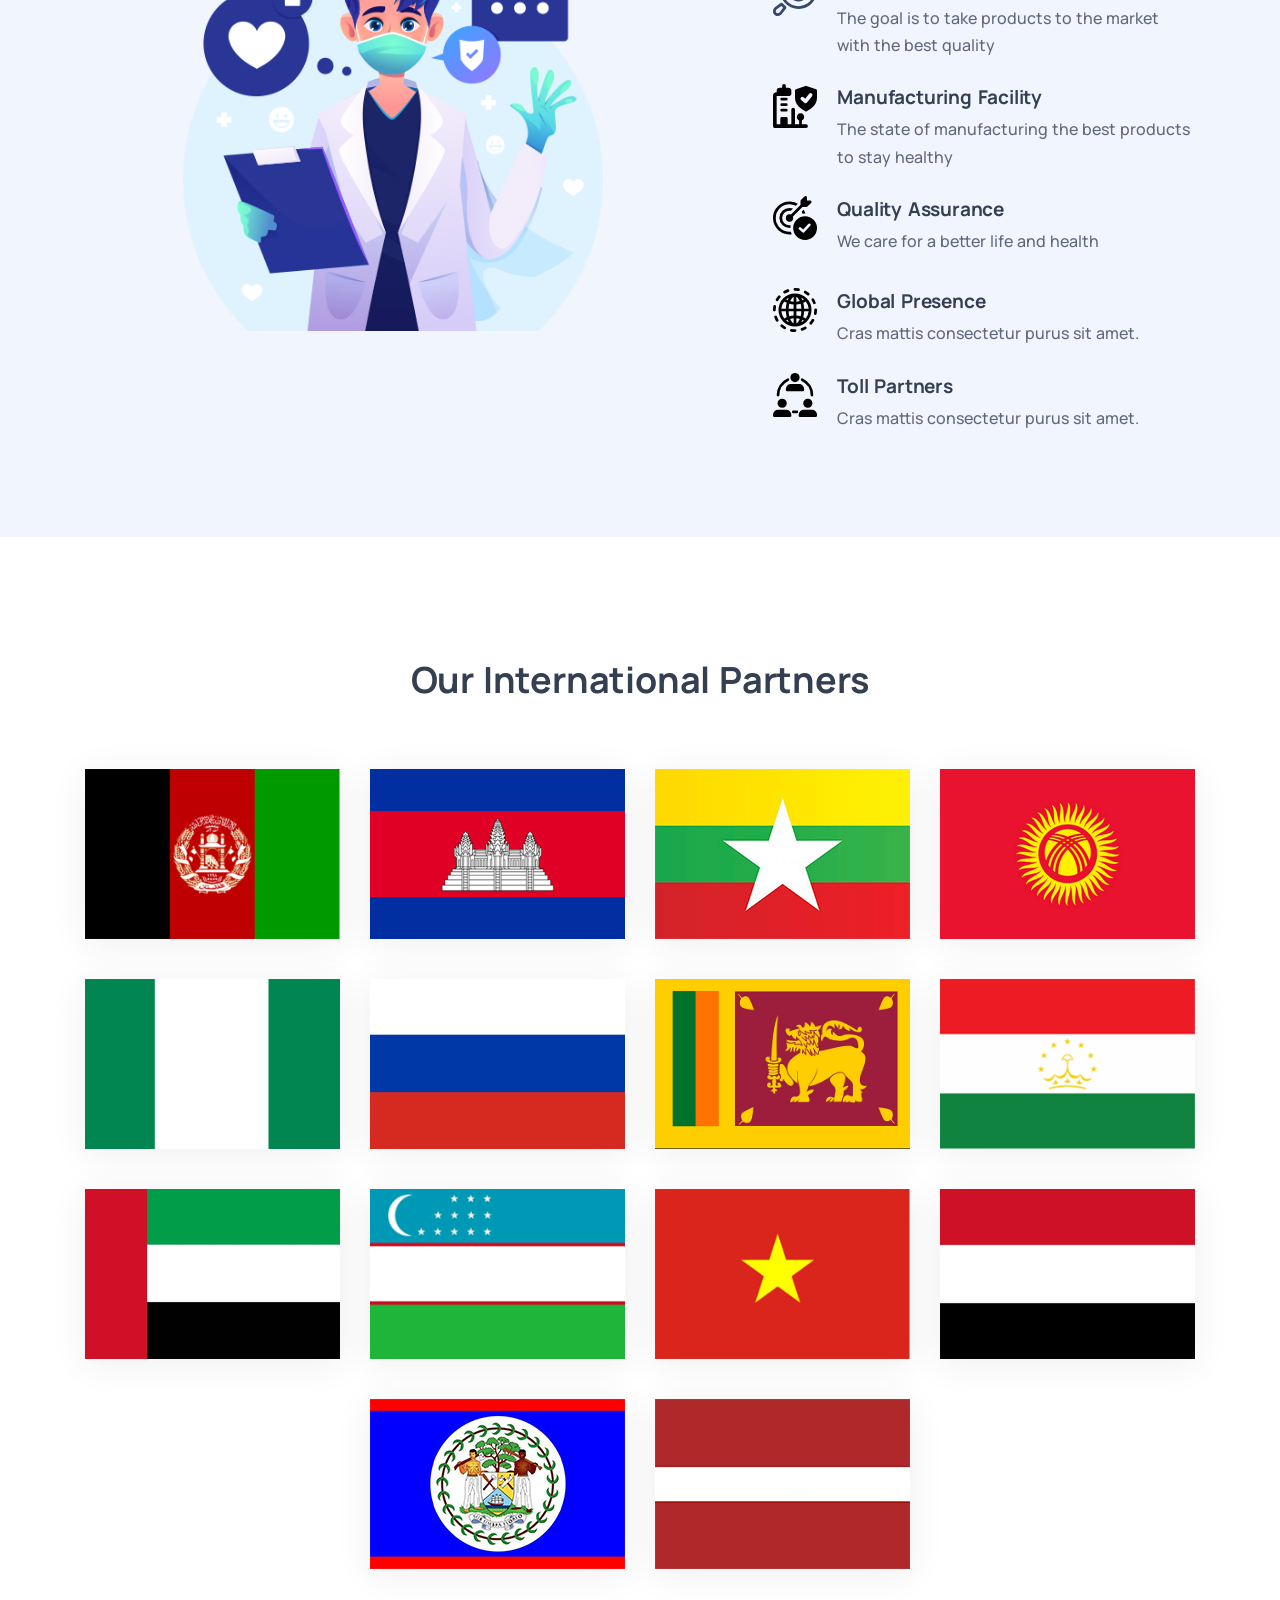
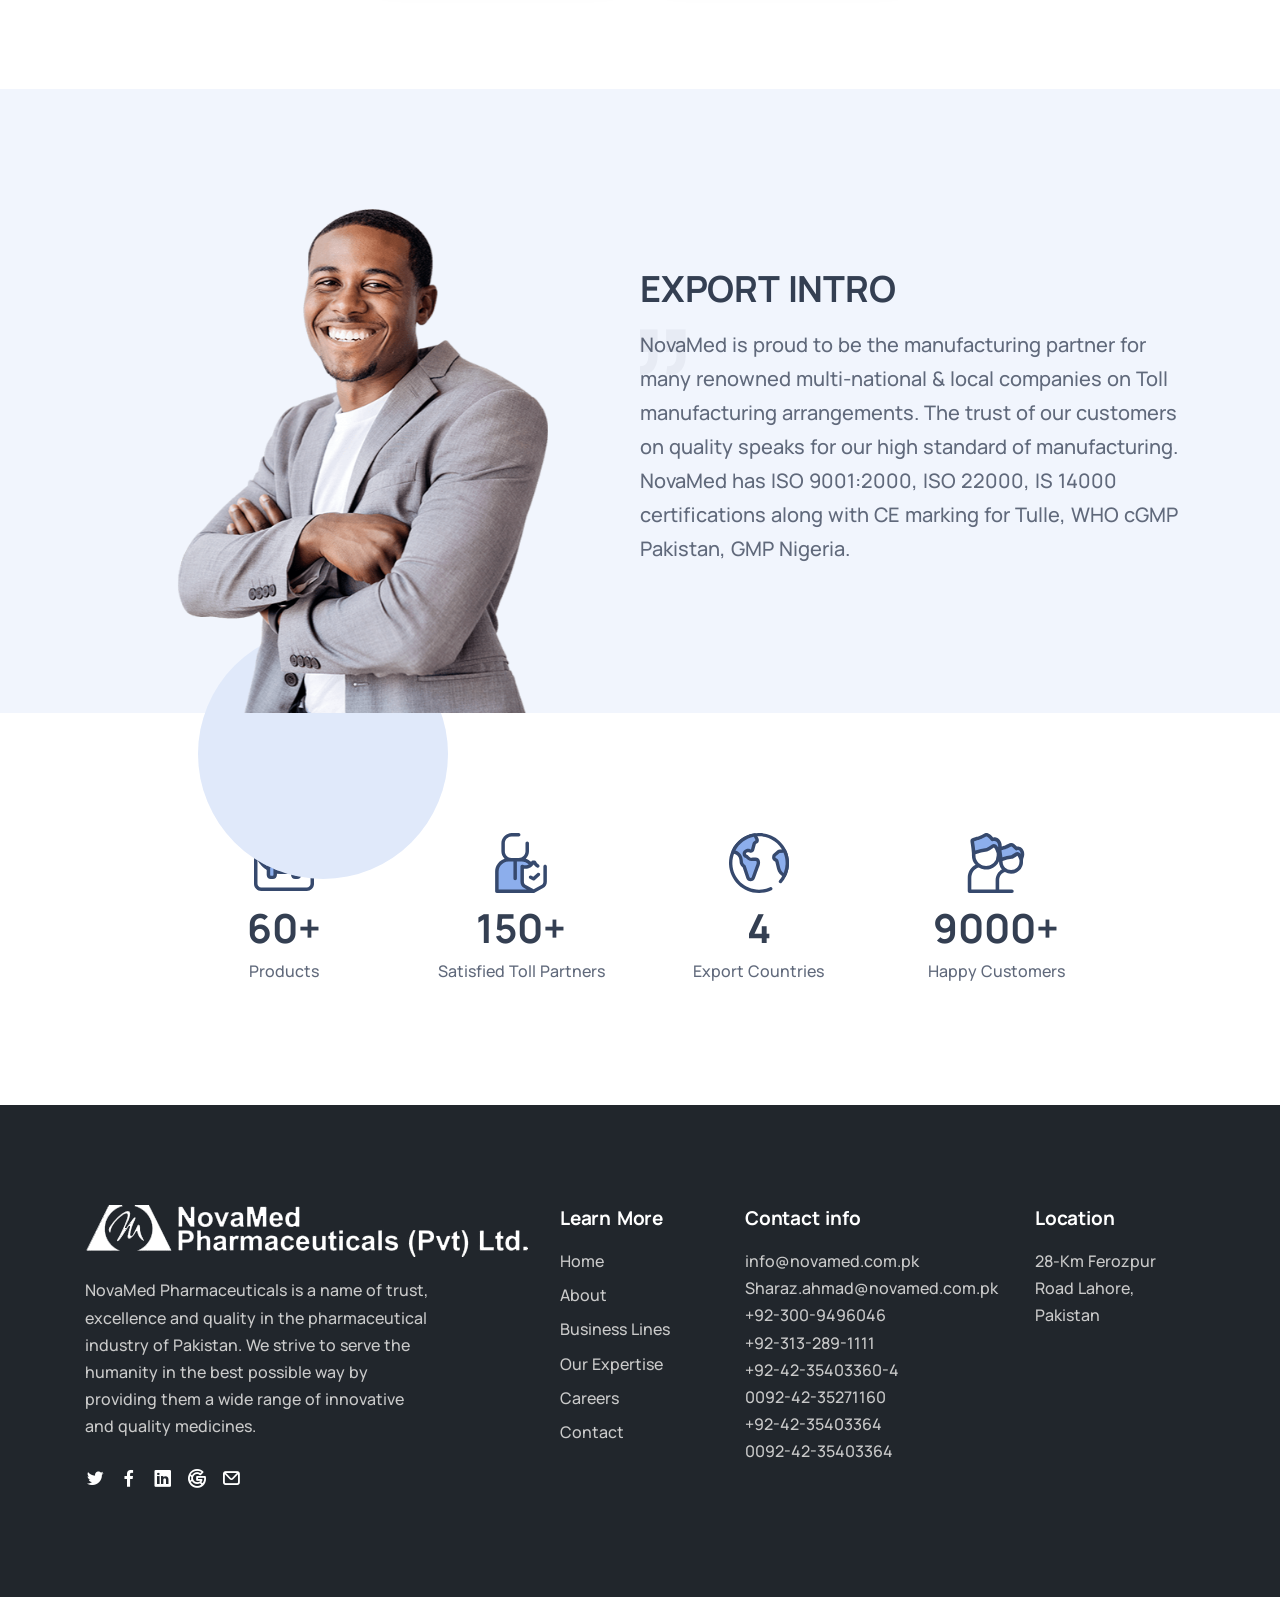
==== commit 4cc62e5b: "board of director page and upload certificates pdf on busines lines banner button" ====
--- a/index.html
+++ b/index.html
@@ -505,8 +505,8 @@
             <ul class="list-unstyled mb-0">
               <li><a href="">Home</a></li>
               <li><a href="about.html">About</a></li>
-              <li><a href="#">Business Lines</a></li>
-              <li><a href="#">Our Expertise</a></li>
+              <li><a href="business_lines.html">Business Lines</a></li>
+              <li><a href="our-experties.html">Our Expertise</a></li>
               <li><a href="#">Careers</a></li>
               <li><a href="contact.html">Contact</a></li>
             </ul>
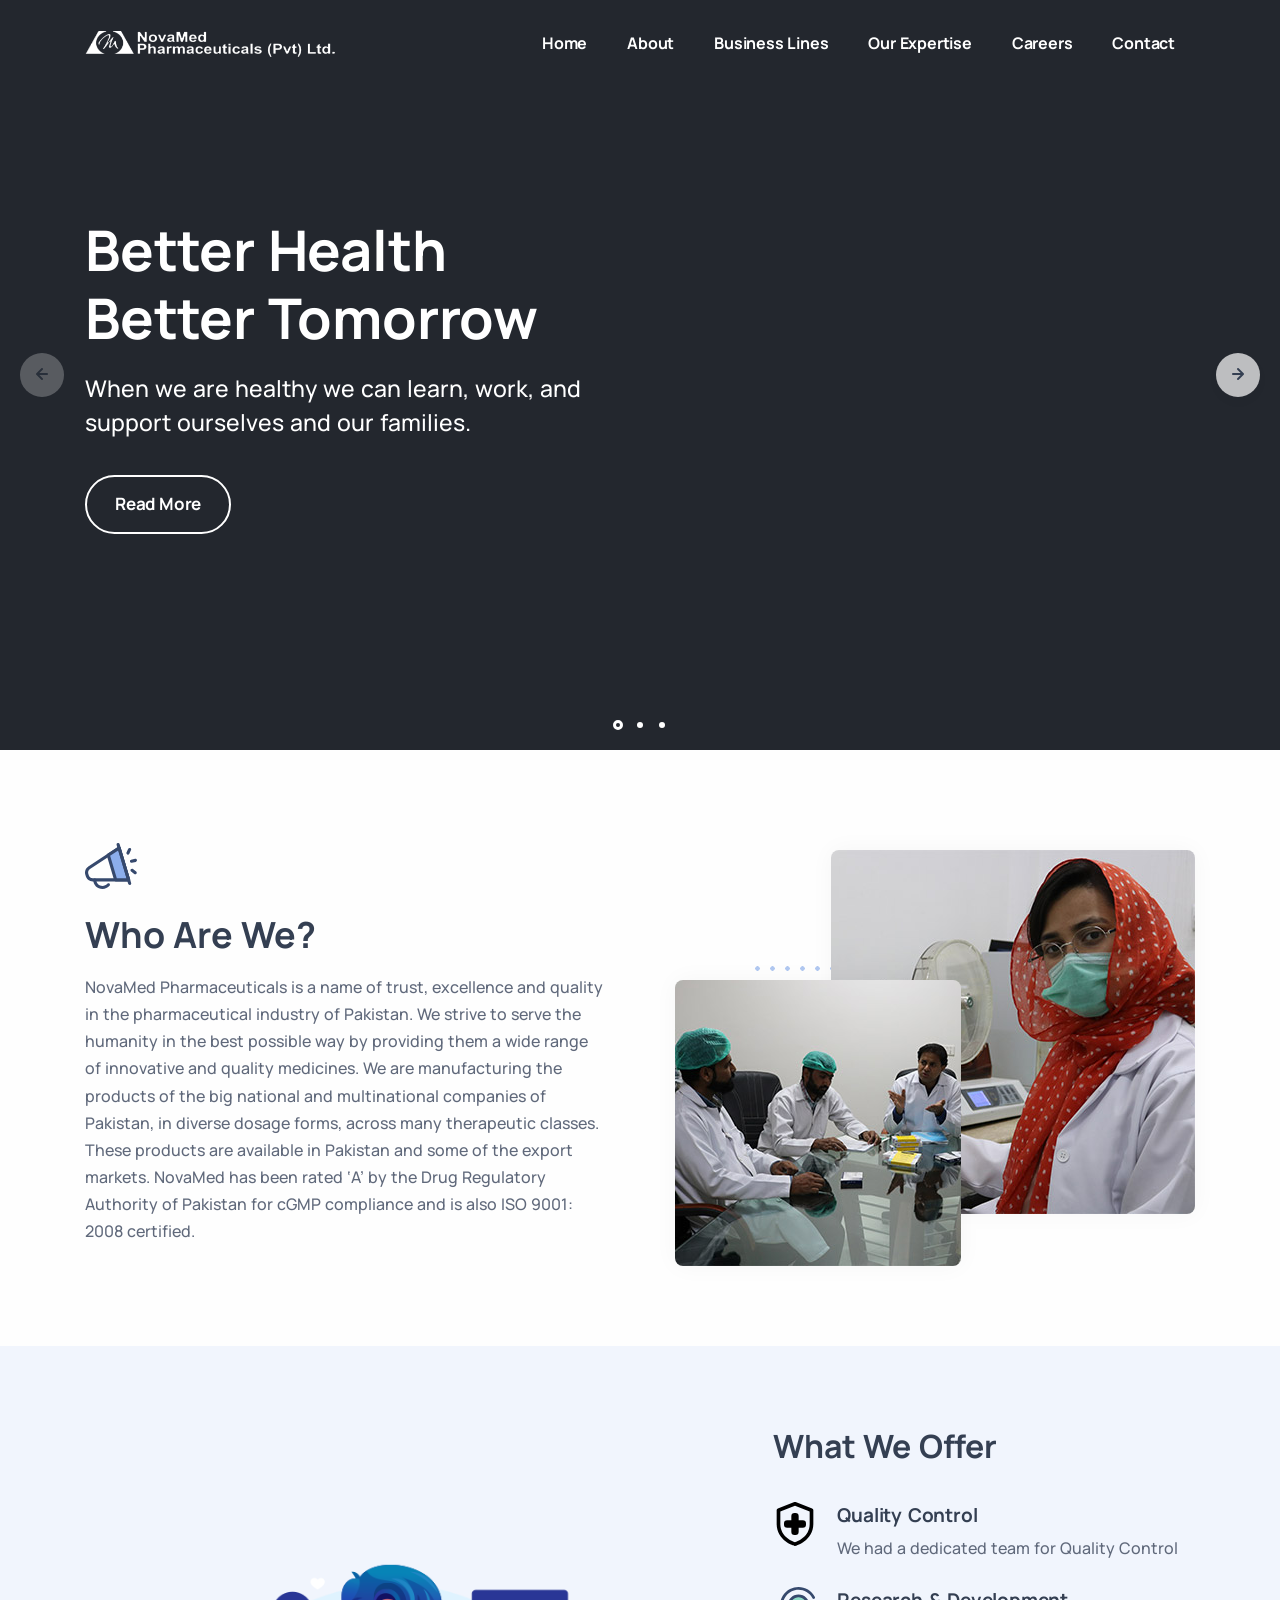
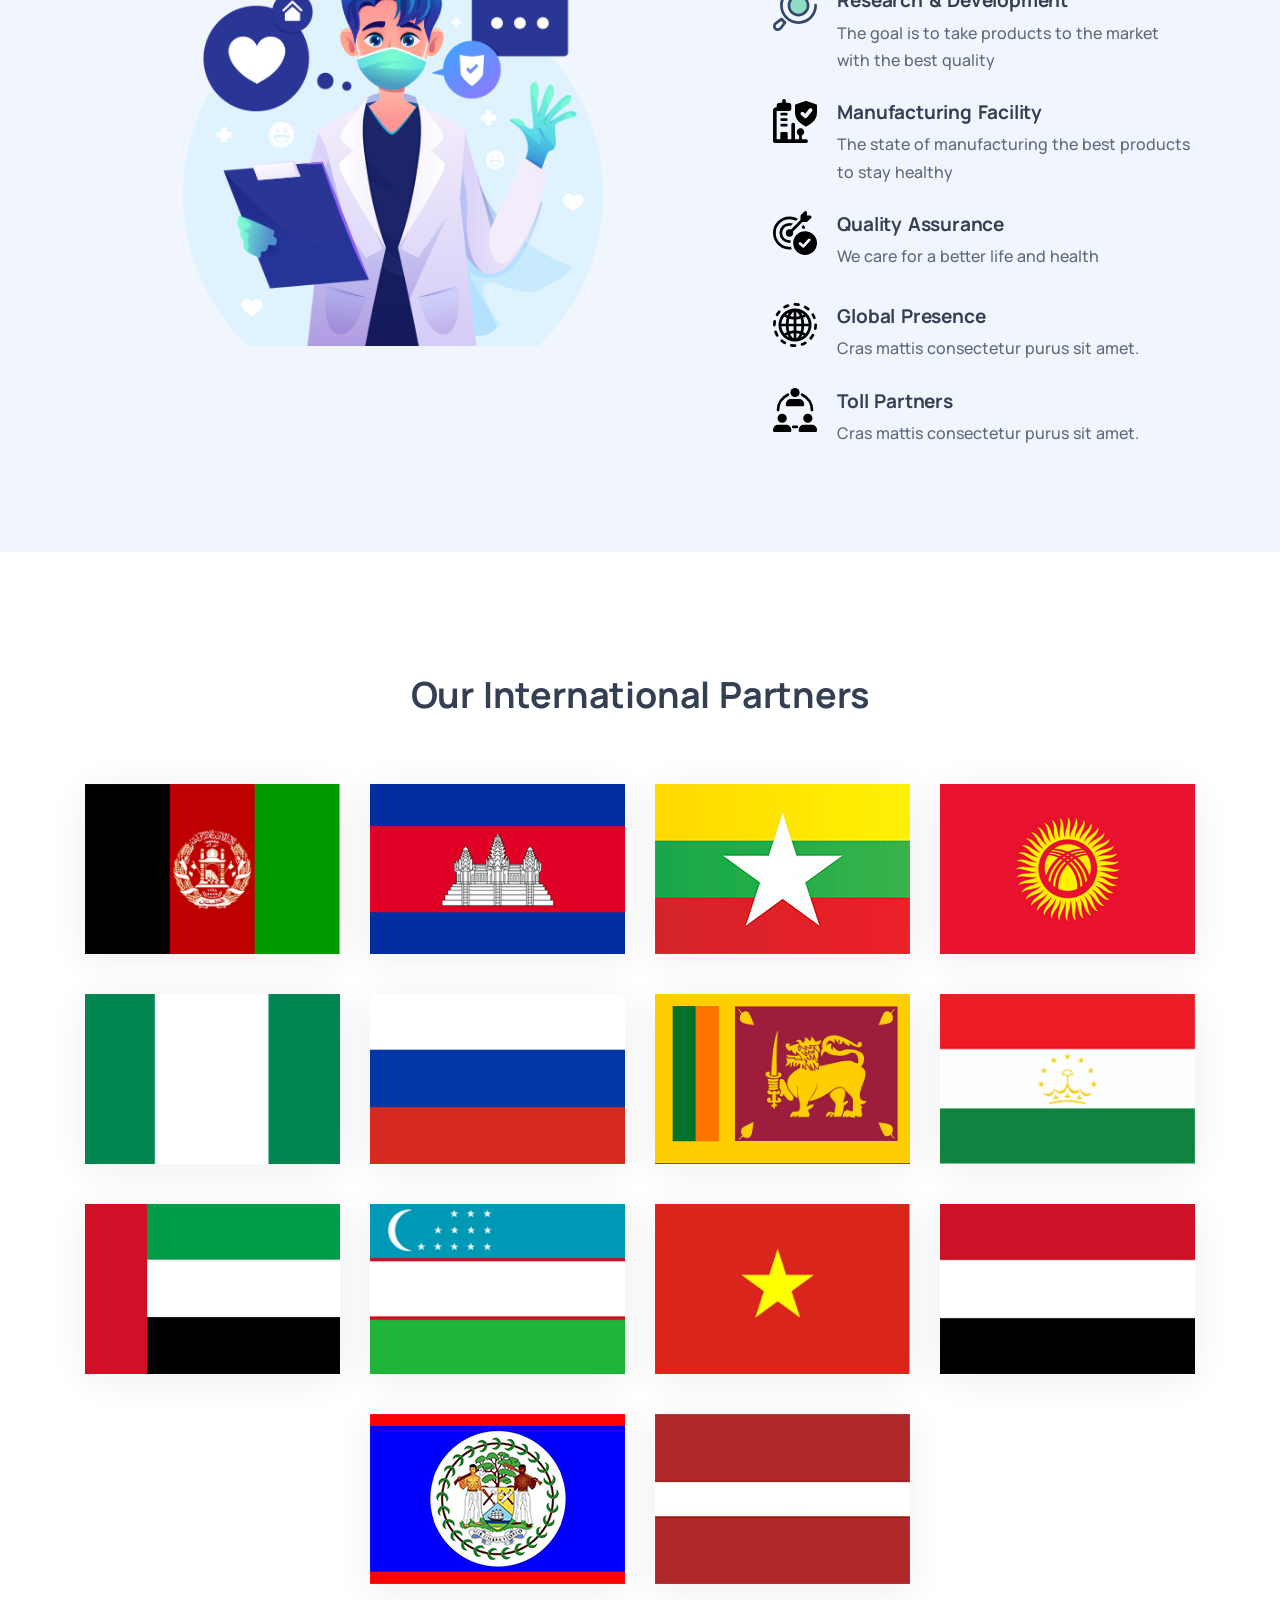
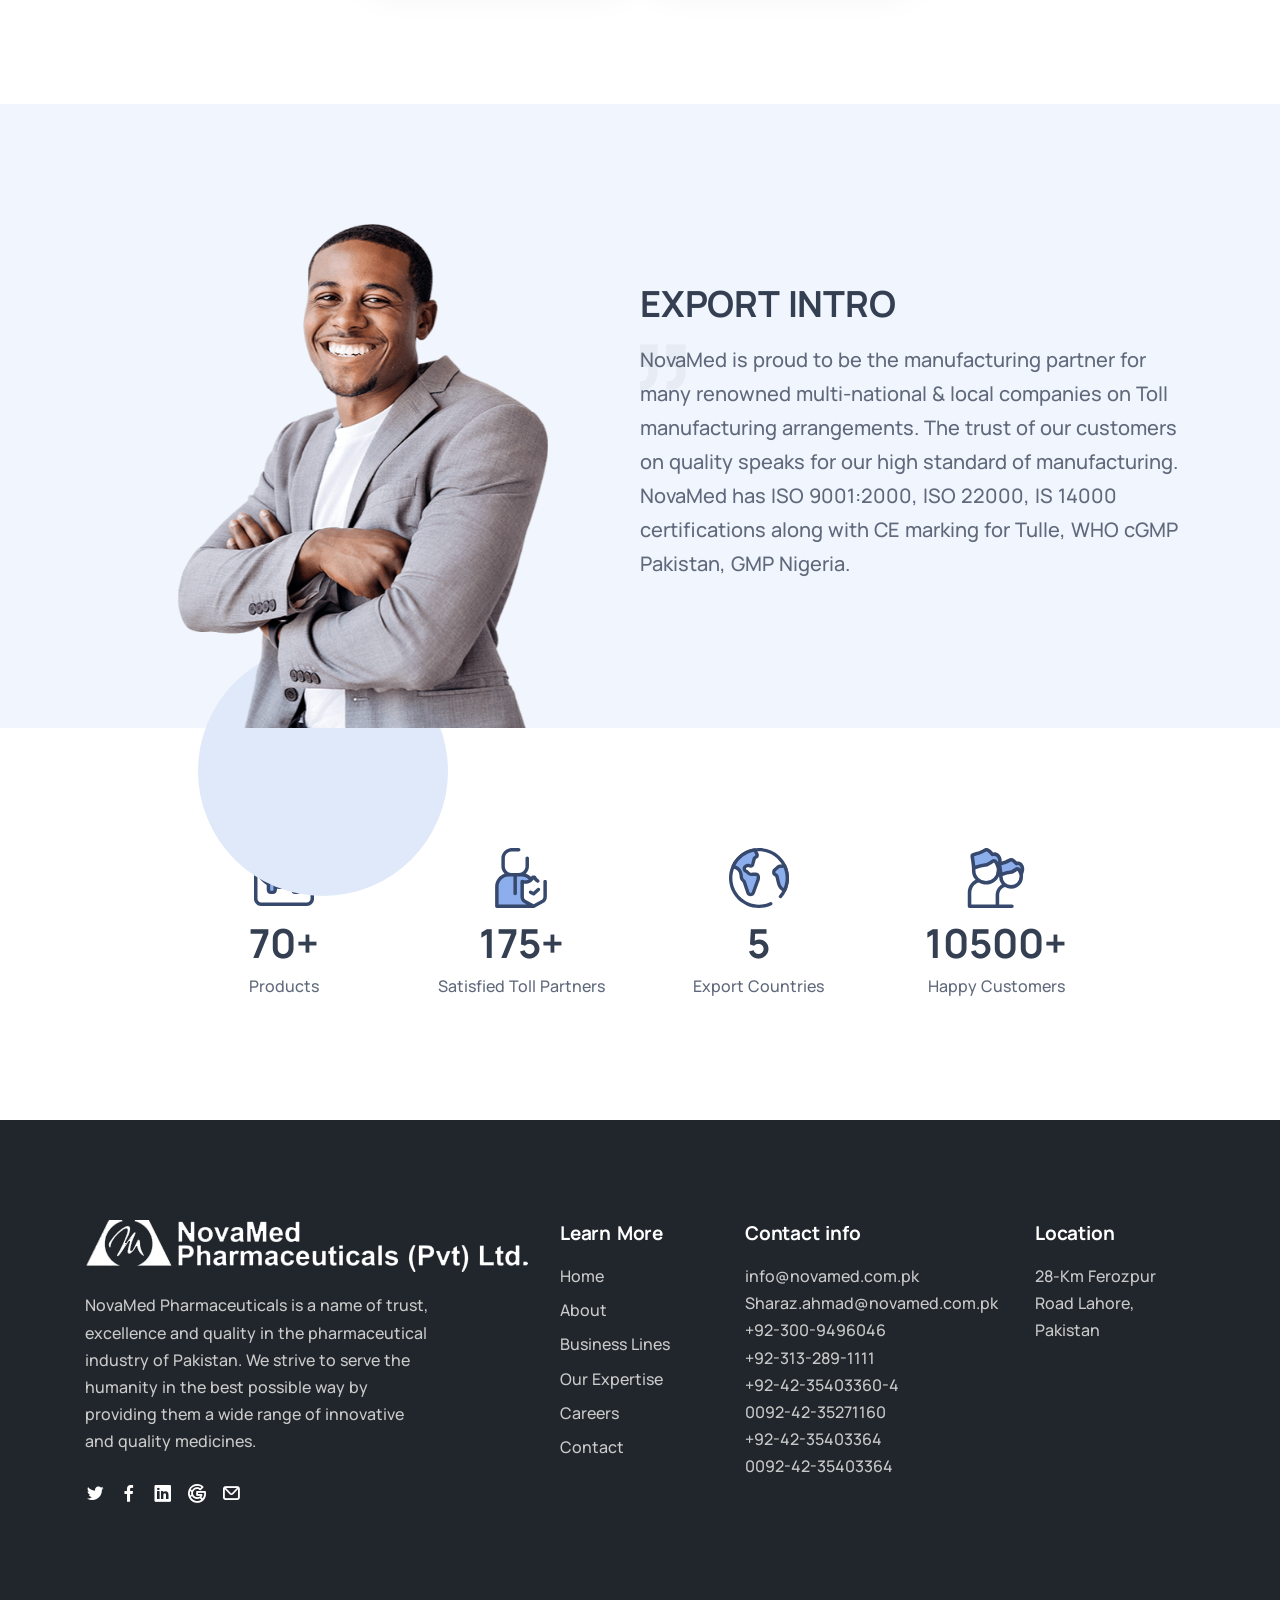
==== commit a1274562: "change contact us image and change images names in lowercase" ====
--- a/index.html
+++ b/index.html
@@ -67,7 +67,7 @@
       <div class="swiper-container swiper-hero dots-over" data-margin="0" data-autoplay="true" data-autoplaytime="5000" data-nav="true" data-dots="true" data-items="1">
         <div class="swiper">
           <div class="swiper-wrapper">
-            <div class="swiper-slide bg-overlay bg-overlay-400 bg-dark bg-image" data-image-src="./assets/img/Banners/Banner-1.jpg">
+            <div class="swiper-slide bg-overlay bg-overlay-400 bg-dark bg-image" data-image-src="./assets/img/banners/banner-1.jpg">
               <div class="container h-100">
                 <div class="row h-100">
                   <div class="col-md-10 offset-md-1 col-lg-7 offset-lg-0 col-xl-6 col-xxl-5 text-center text-lg-start justify-content-center align-self-center align-items-start">
@@ -82,7 +82,7 @@
               <!--/.container -->
             </div>
             <!--/.swiper-slide -->
-            <div class="swiper-slide bg-overlay bg-overlay-400 bg-dark bg-image" data-image-src="./assets/img/Banners/Banner-2.jpg">
+            <div class="swiper-slide bg-overlay bg-overlay-400 bg-dark bg-image" data-image-src="./assets/img/banners/banner-2.jpg">
               <div class="container h-100">
                 <div class="row h-100">
                   <div class="col-md-11 col-lg-8 col-xl-7 col-xxl-6 mx-auto text-center justify-content-center align-self-center">
@@ -98,7 +98,7 @@
               <!--/.container -->
             </div>
             <!--/.swiper-slide -->
-            <div class="swiper-slide bg-overlay bg-overlay-400 bg-dark bg-image" data-image-src="./assets/img/Banners/Banner-3.jpg">
+            <div class="swiper-slide bg-overlay bg-overlay-400 bg-dark bg-image" data-image-src="./assets/img/banners/banner-3.jpg">
               <div class="container h-100">
                 <div class="row h-100">
                   <div class="col-md-10 offset-md-1 col-lg-7 offset-lg-5 col-xl-6 offset-xl-6 col-xxl-5 offset-xxl-6 text-center text-lg-start justify-content-center align-self-center align-items-start">
@@ -141,22 +141,6 @@
             <!-- <p class="lead fs-lg">We are a digital and branding company that believes in the power of creative strategy and along with great design.</p> -->
             <p class="mb-6">NovaMed Pharmaceuticals is a name of trust, excellence and quality in the pharmaceutical industry of Pakistan. We strive to serve the humanity in the best possible way by providing them a wide range of innovative and quality medicines.
               We are manufacturing the products of the big national and multinational companies of Pakistan, in diverse dosage forms, across many therapeutic classes. These products are available in Pakistan and some of the export markets. NovaMed has been rated ‘A’ by the Drug Regulatory Authority of Pakistan for cGMP compliance and is also ISO 9001: 2008 certified.</p>
-            <div class="row gy-3 gx-xl-8">
-              <!-- <div class="col-xl-6">
-                <ul class="icon-list bullet-bg bullet-soft-primary mb-0">
-                  <li><span><i class="uil uil-check"></i></span><span>Aenean eu leo quam ornare curabitur blandit tempus.</span></li>
-                  <li class="mt-3"><span><i class="uil uil-check"></i></span><span>Nullam quis risus eget urna mollis ornare donec elit.</span></li>
-                </ul>
-              </div> -->
-              <!--/column -->
-              <!-- <div class="col-xl-6">
-                <ul class="icon-list bullet-bg bullet-soft-primary mb-0">
-                  <li><span><i class="uil uil-check"></i></span><span>Etiam porta sem malesuada magna mollis euismod.</span></li>
-                  <li class="mt-3"><span><i class="uil uil-check"></i></span><span>Fermentum massa vivamus faucibus amet euismod.</span></li>
-                </ul>
-              </div> -->
-              <!--/column -->
-            </div>
             <!--/.row -->
           </div>
           <!--/column -->
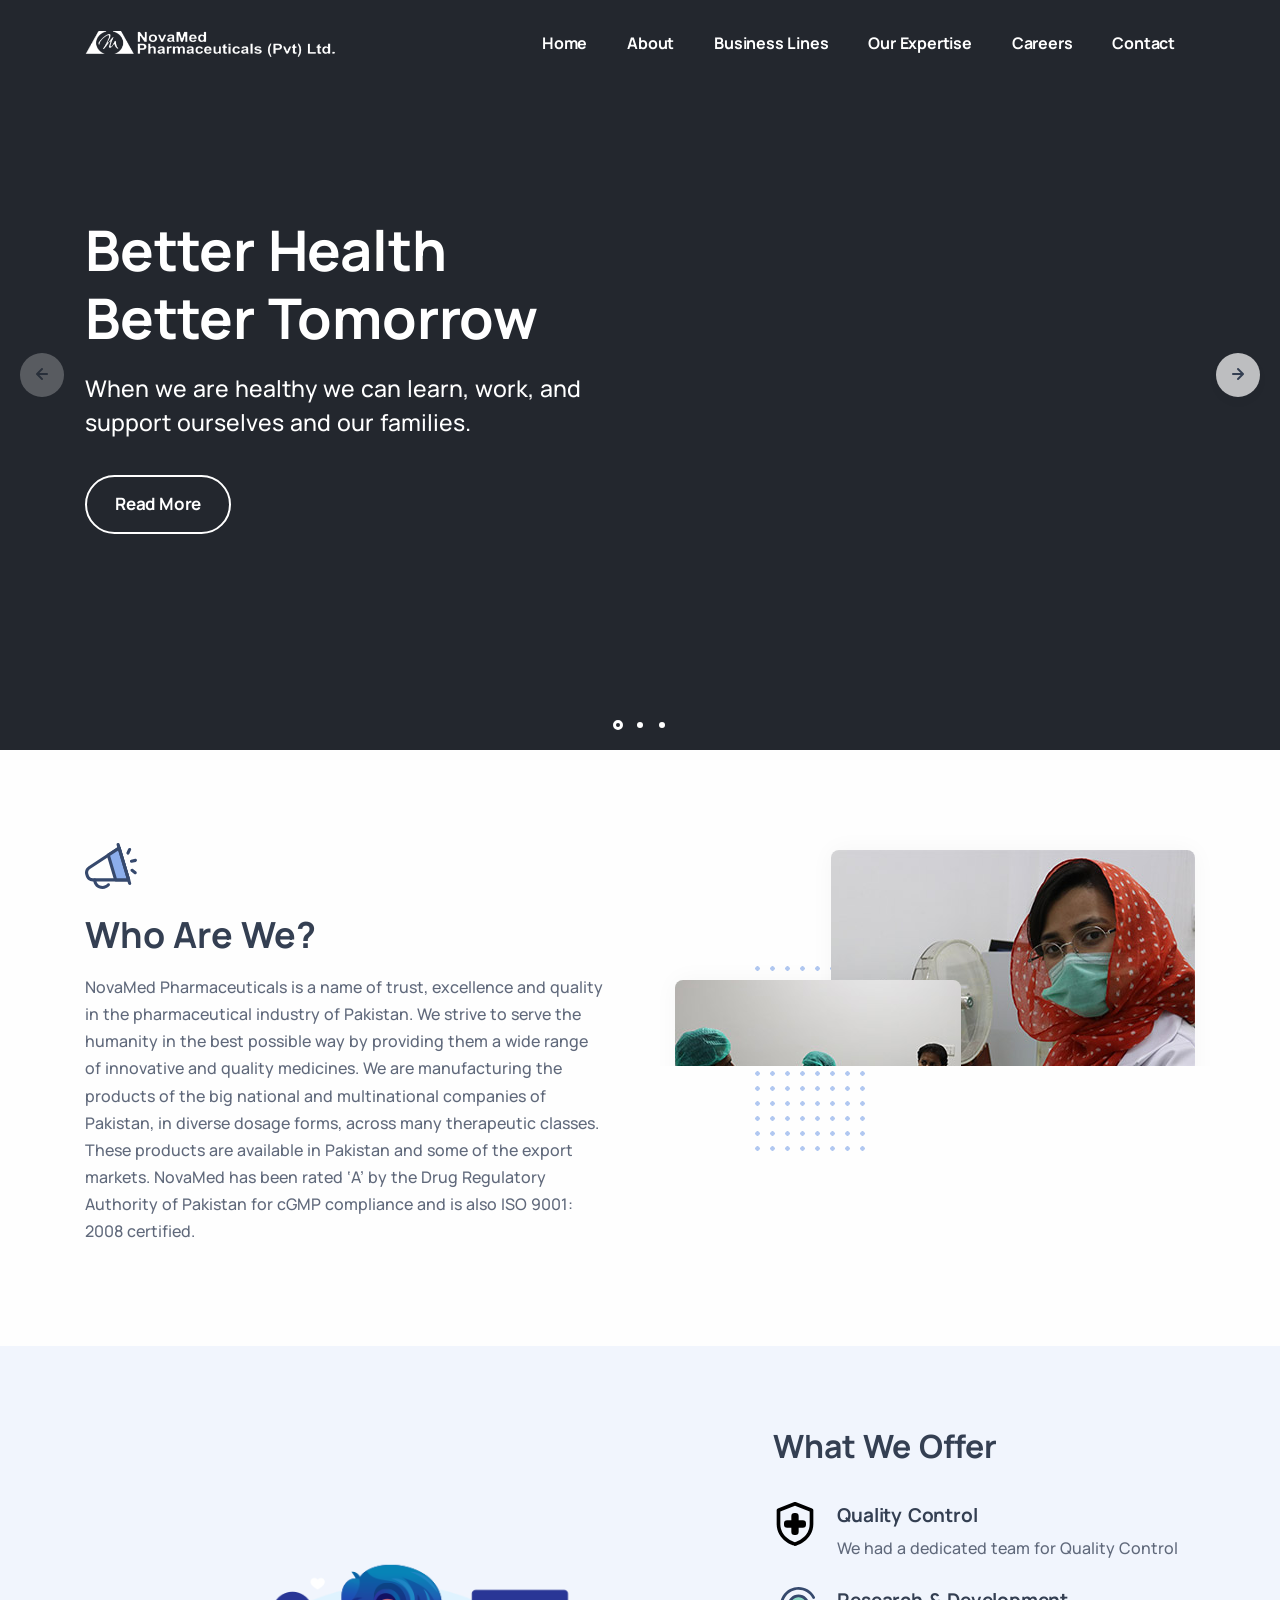
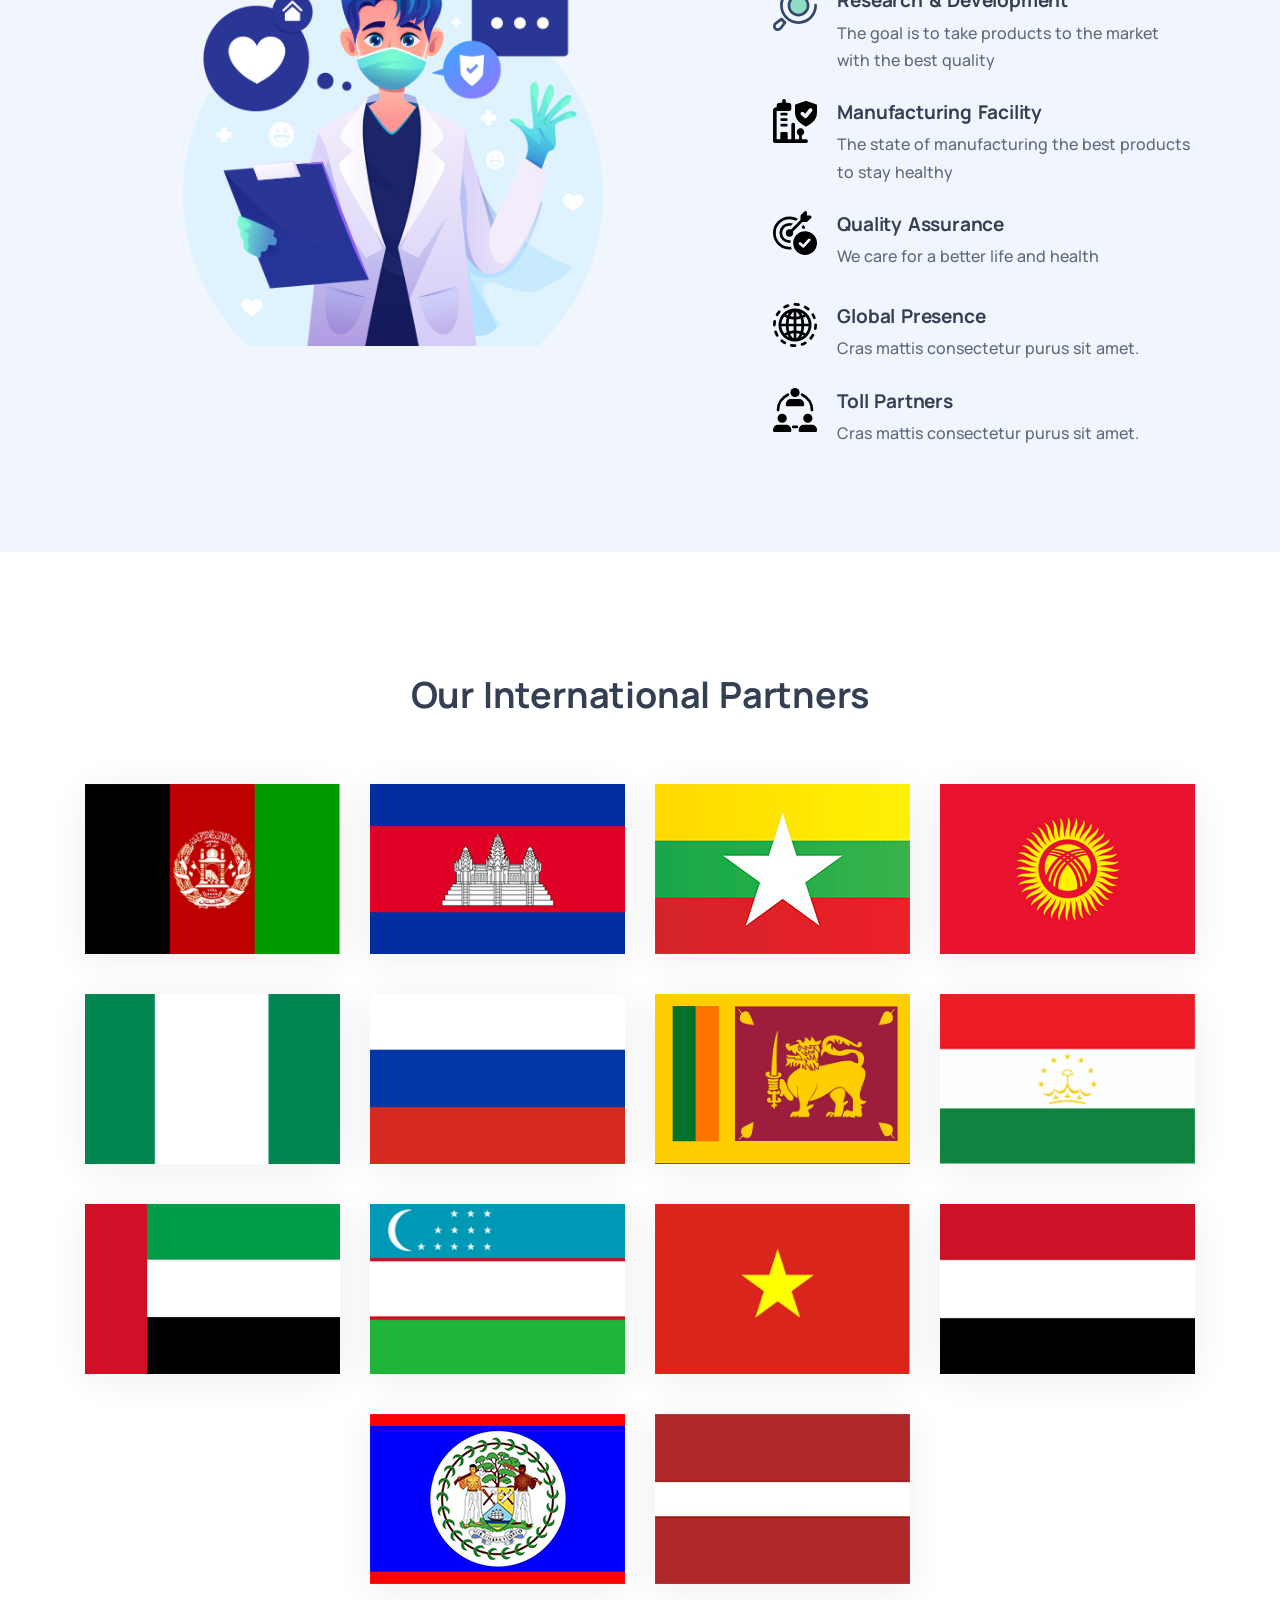
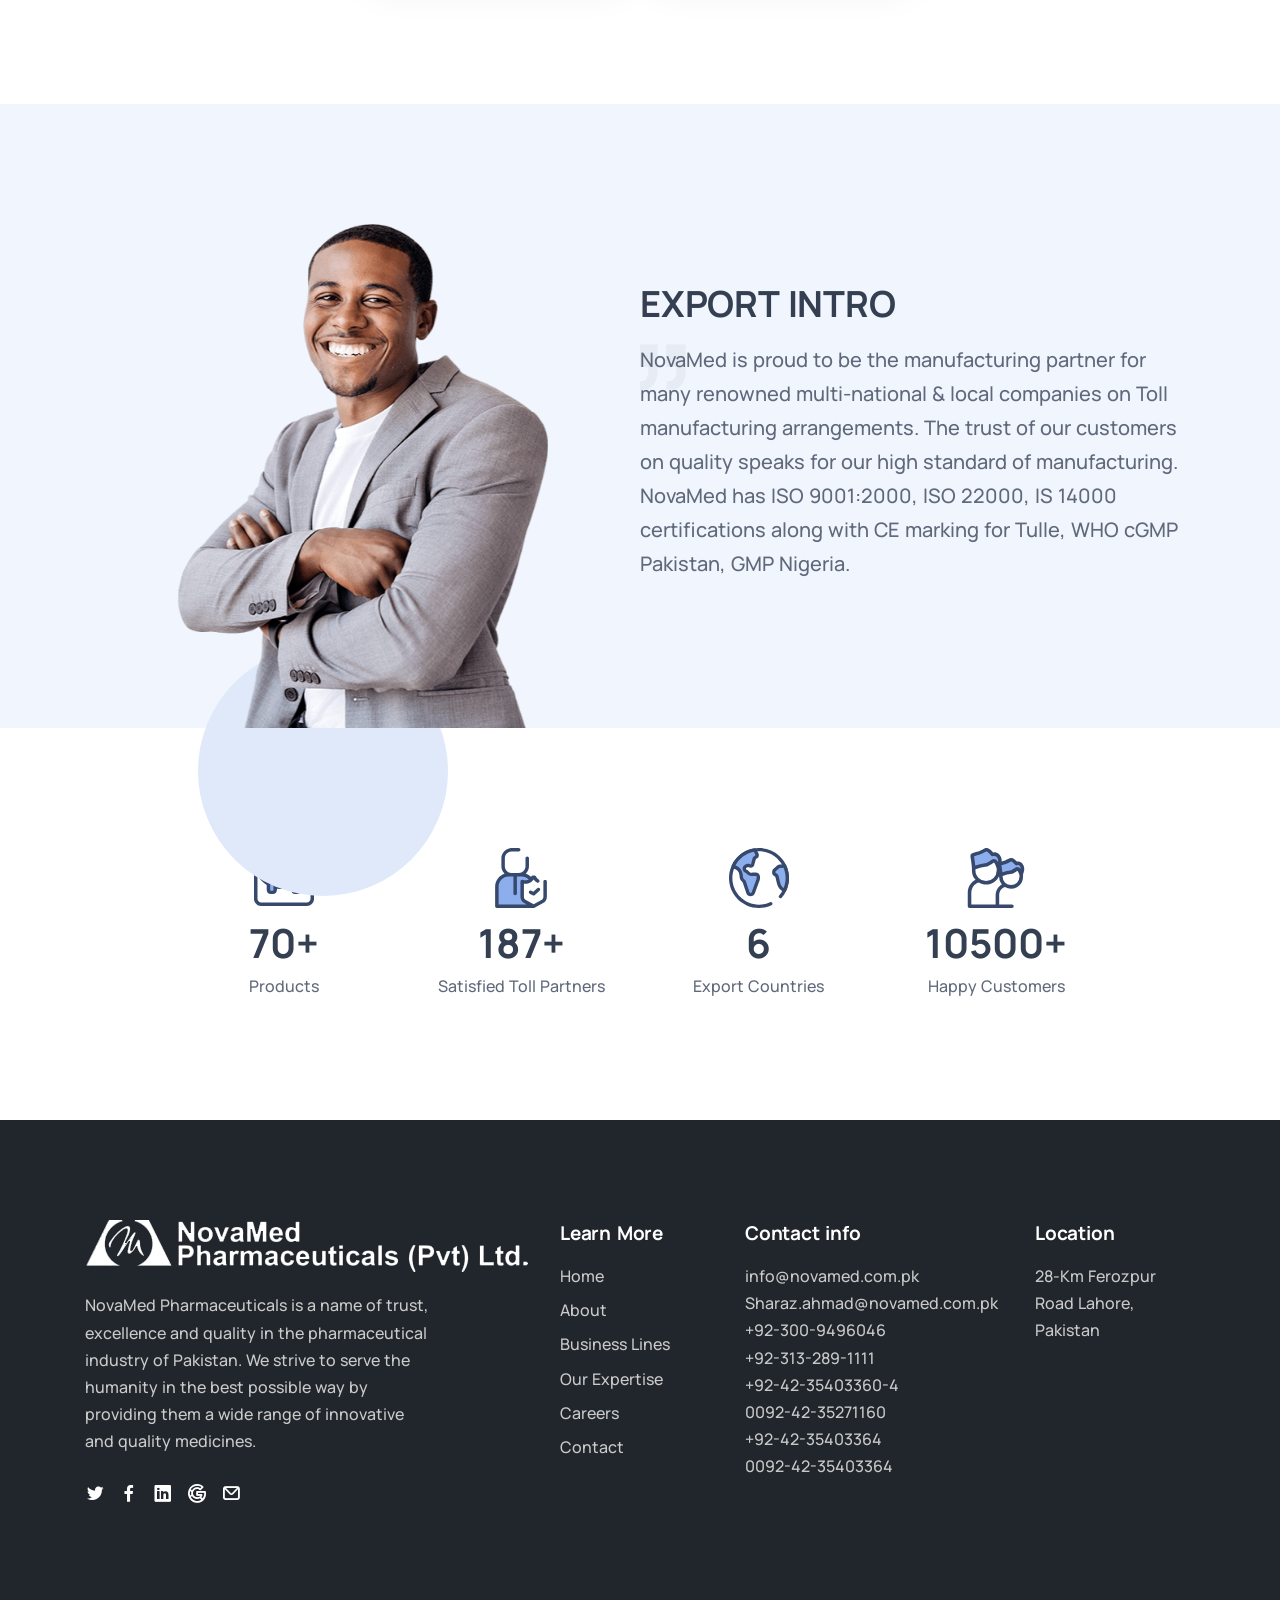
==== commit d0215ca9: "change logo url" ====
--- a/index.html
+++ b/index.html
@@ -21,12 +21,12 @@
           <div class="navbar-brand w-100">
             <a href="./index.html">
               <img class="logo-dark" src="./assets/img/logo-header.png" srcset="./assets/img/logo-header.png 2x" width="250px" height="26px" alt="" />
-              <img class="logo-light" src="./assets/img/logo-footer.png" srcset="./assets/img/logo-footer.png.png 2x" width="250px" height="26px" alt="" />
+              <img class="logo-light" src="./assets/img/logo-footer.png" srcset="./assets/img/logo-footer.png 2x" width="250px" height="26px" alt="" />
             </a>
           </div>
           <div class="navbar-collapse offcanvas offcanvas-nav offcanvas-start">
             <div class="offcanvas-header d-lg-none d-xl-none">
-              <a href="./index.html"><img src="./assets/img/logo-light.png" srcset="./assets/img/logo-light@2x.png 2x" alt="" /></a>
+              <a href="./index.html"><img src="./assets/img/logo-header.png" srcset="./assets/img/logo-header.png 2x" alt="" /></a>
               <button type="button" class="btn-close btn-close-white" data-bs-dismiss="offcanvas" aria-label="Close"></button>
             </div>
             <div class="offcanvas-body ms-lg-auto d-flex flex-column h-100">
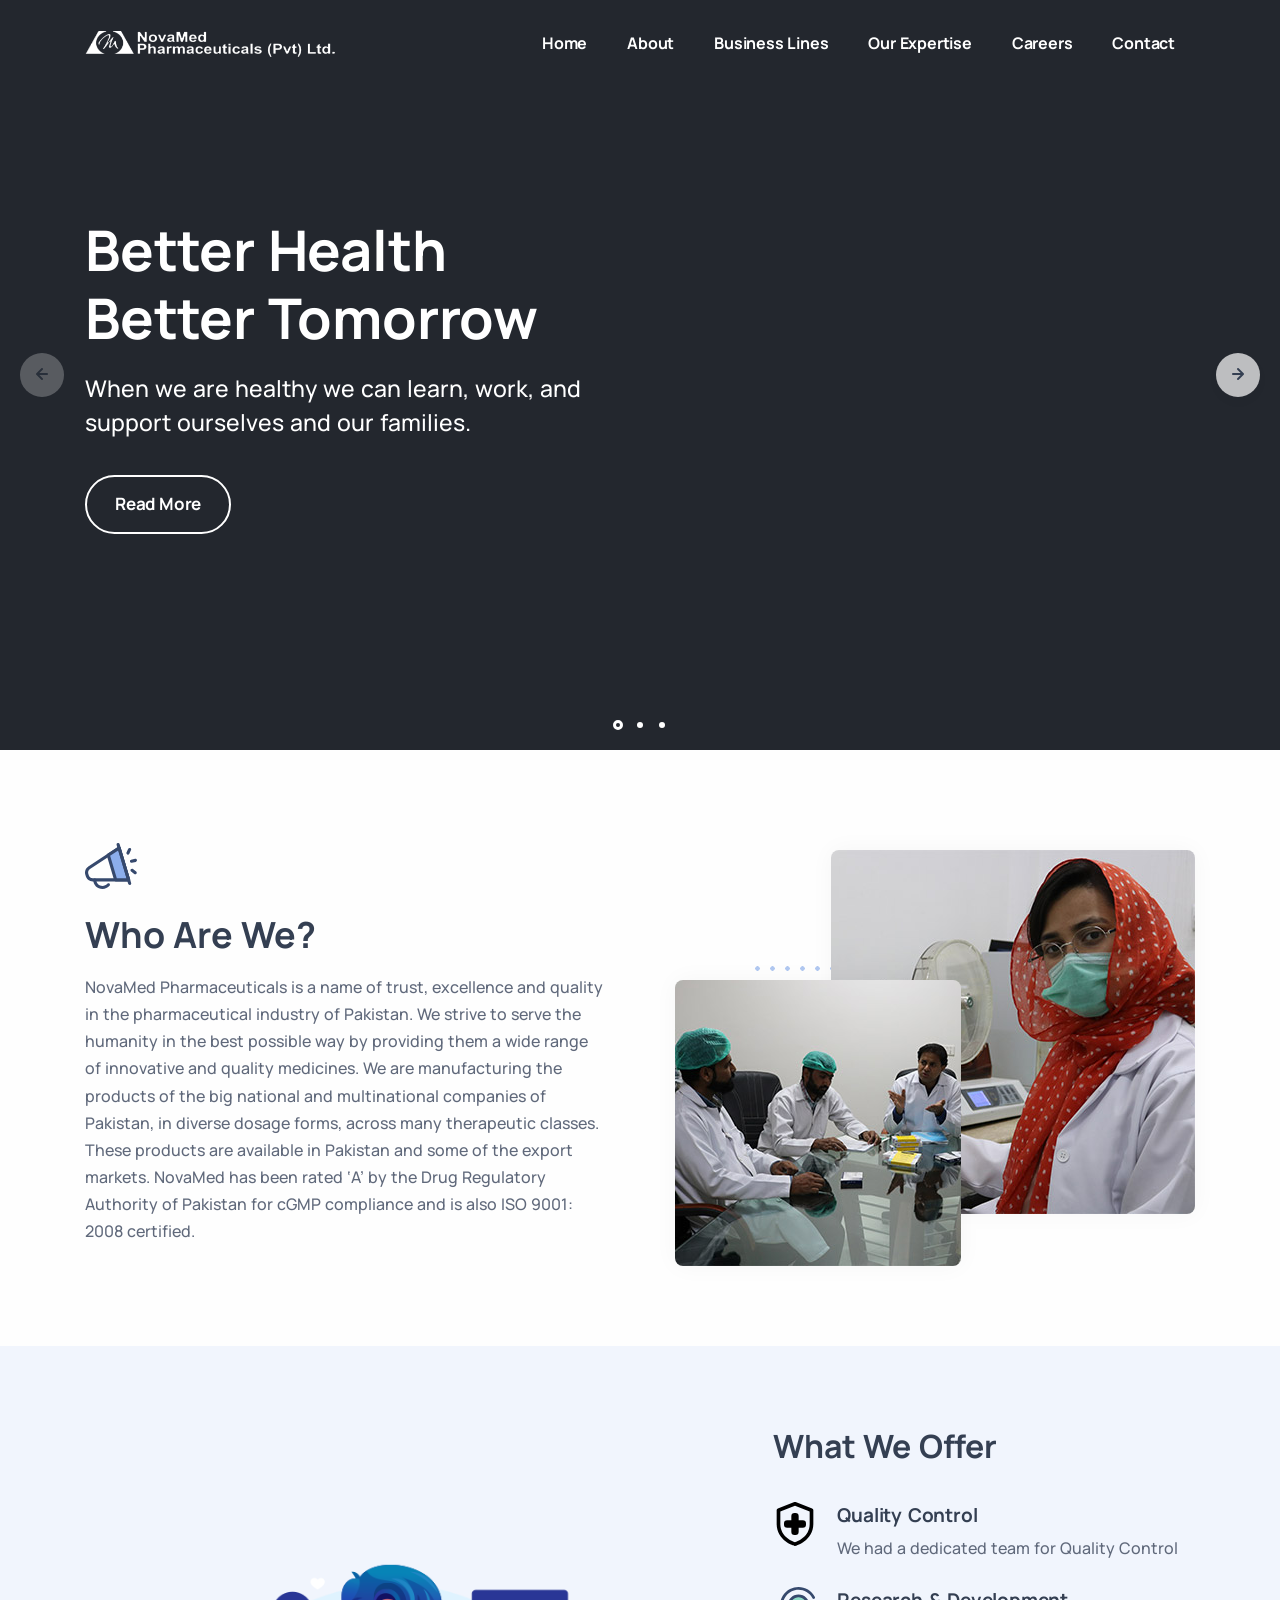
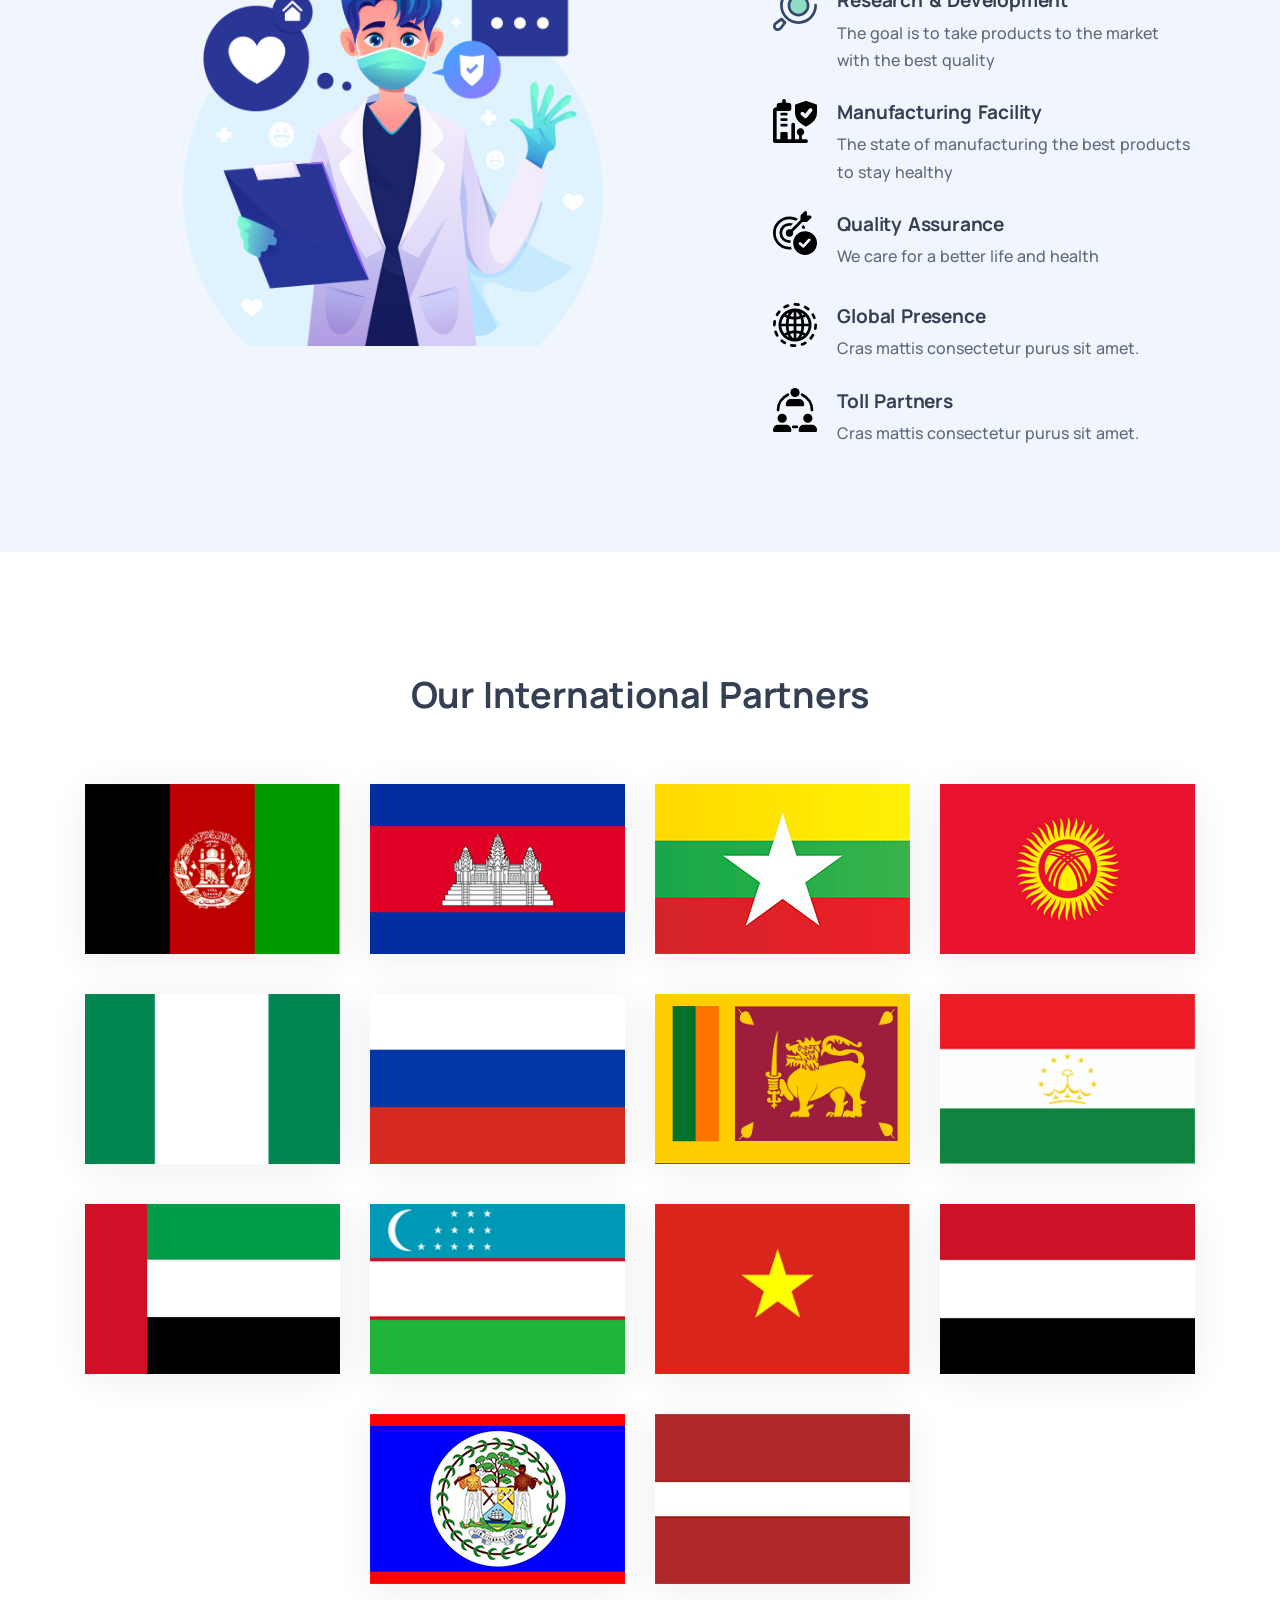
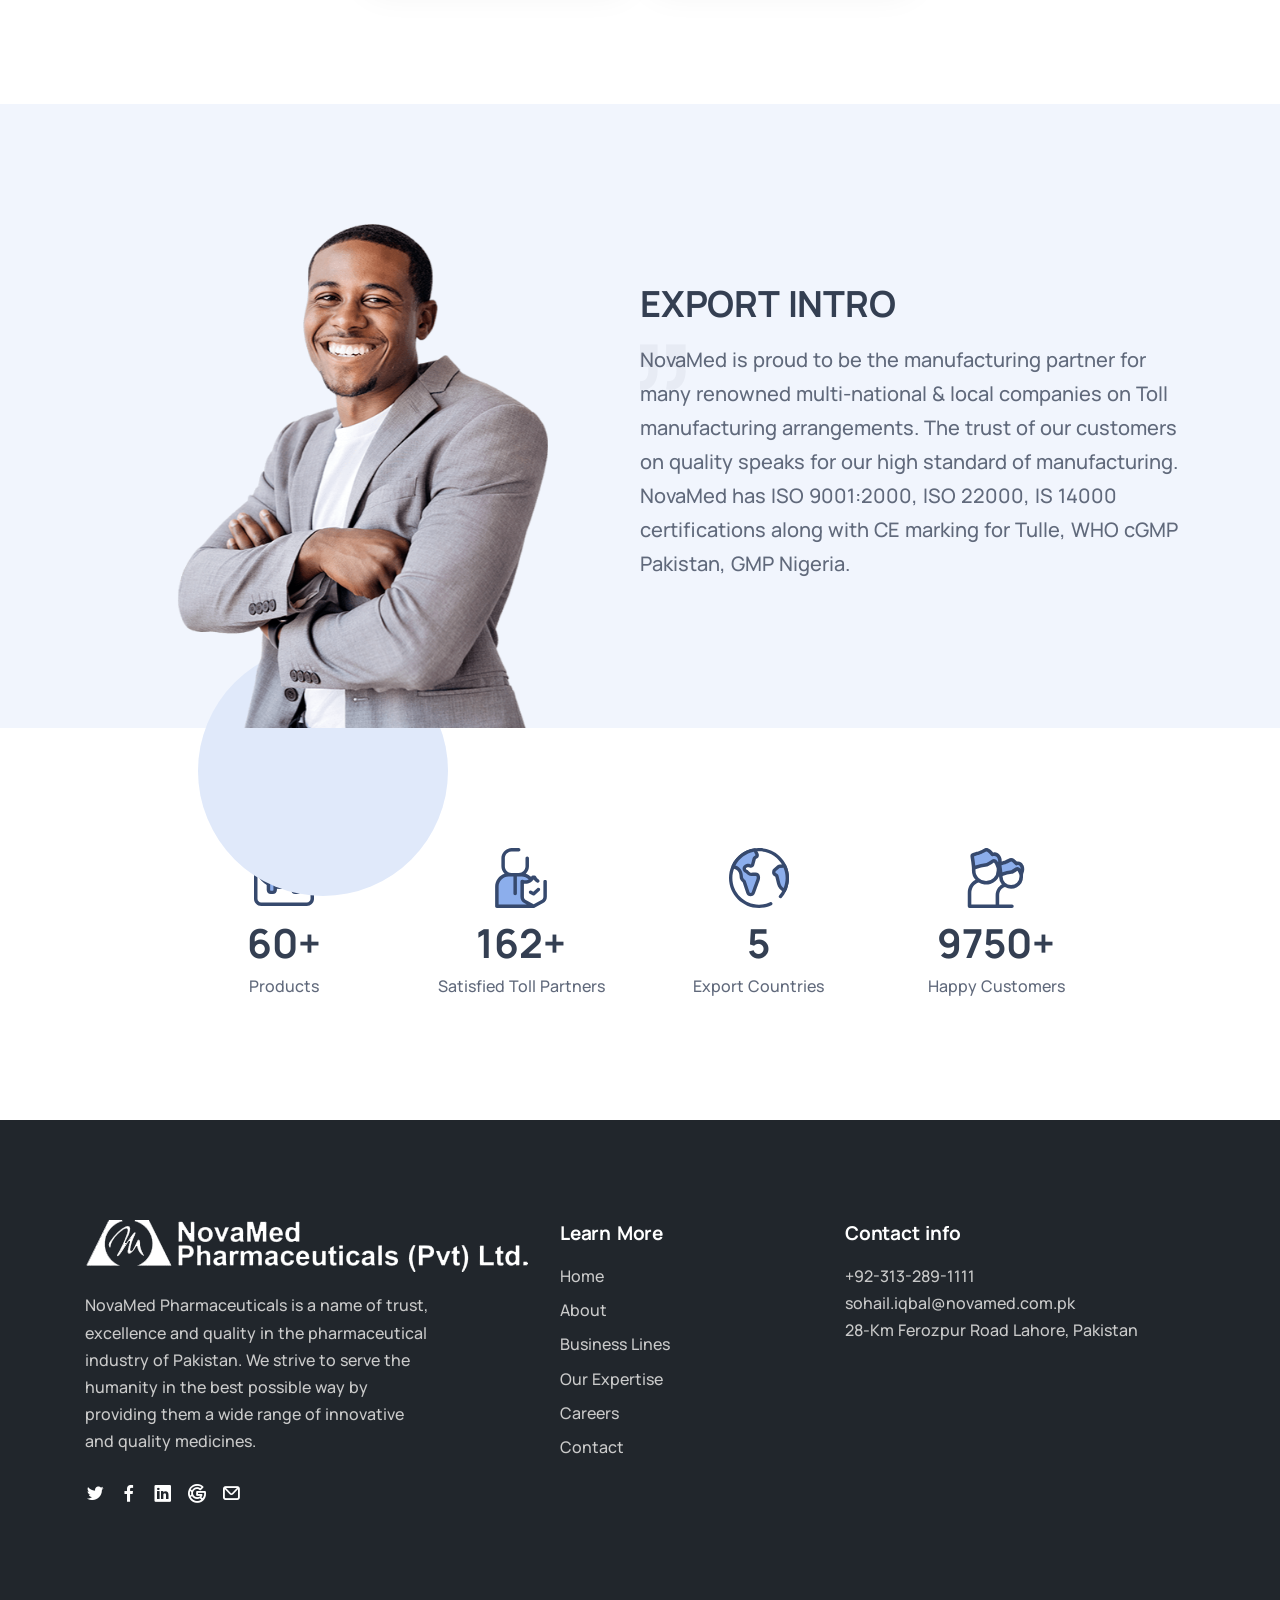
==== commit 0894e9c3: "footer changings and board of directors, also change the contact information on contact us page" ====
--- a/index.html
+++ b/index.html
@@ -498,28 +498,23 @@
           <!-- /.widget -->
         </div>
         <!-- /column -->
-        <div class="col-md-4 col-lg-2 ps-2">
+        <div class="col-md-4 offset-lg-1">
           <div class="widget">
             <h4 class="widget-title mb-3 text-white">Contact info</h4>
-            <a href="mailto:info@novamed.com.pk">info@novamed.com.pk</a><br />
-            <a href="mailto:Sharaz.ahmad@novamed.com.pk">Sharaz.ahmad@novamed.com.pk</a><br />
-            <a href="tel:+923009496046">+92-300-9496046</a>
             <a href="tel:+923132891111">+92-313-289-1111</a>
-            <a href="tel:+9242354033604">+92-42-35403360-4</a>
+            <a href="mailto:sohail.iqbal@novamed.com.pk">sohail.iqbal@novamed.com.pk</a><br />
+            <!-- <a href="mailto:Sharaz.ahmad@novamed.com.pk">Sharaz.ahmad@novamed.com.pk</a><br /> -->
+            <!-- <a href="tel:+923009496046">+92-300-9496046</a> -->
+            <!-- <a href="tel:+9242354033604">+92-42-35403360-4</a>
             <a href="tel:00924235271160">0092-42-35271160</a>
             <a href="tel:+924235403364">+92-42-35403364</a>
-            <a href="tel:00924235403364">0092-42-35403364</a>
+            <a href="tel:00924235403364">0092-42-35403364</a> -->
+            <address>28-Km Ferozpur Road Lahore, Pakistan</address>
           </div>
           <!-- /.widget -->
         </div>
         <!-- /column -->
-        <div class="col-md-4 col-lg-2 offset-lg-1">
-          <div class="widget">
-            <h4 class="widget-title mb-3 text-white">Location</h4>
-            <address>28-Km Ferozpur Road Lahore, Pakistan</address>
-          </div>
-          <!-- /.widget -->
-        </div>
+
       </div>
       <!--/.row -->
     </div>
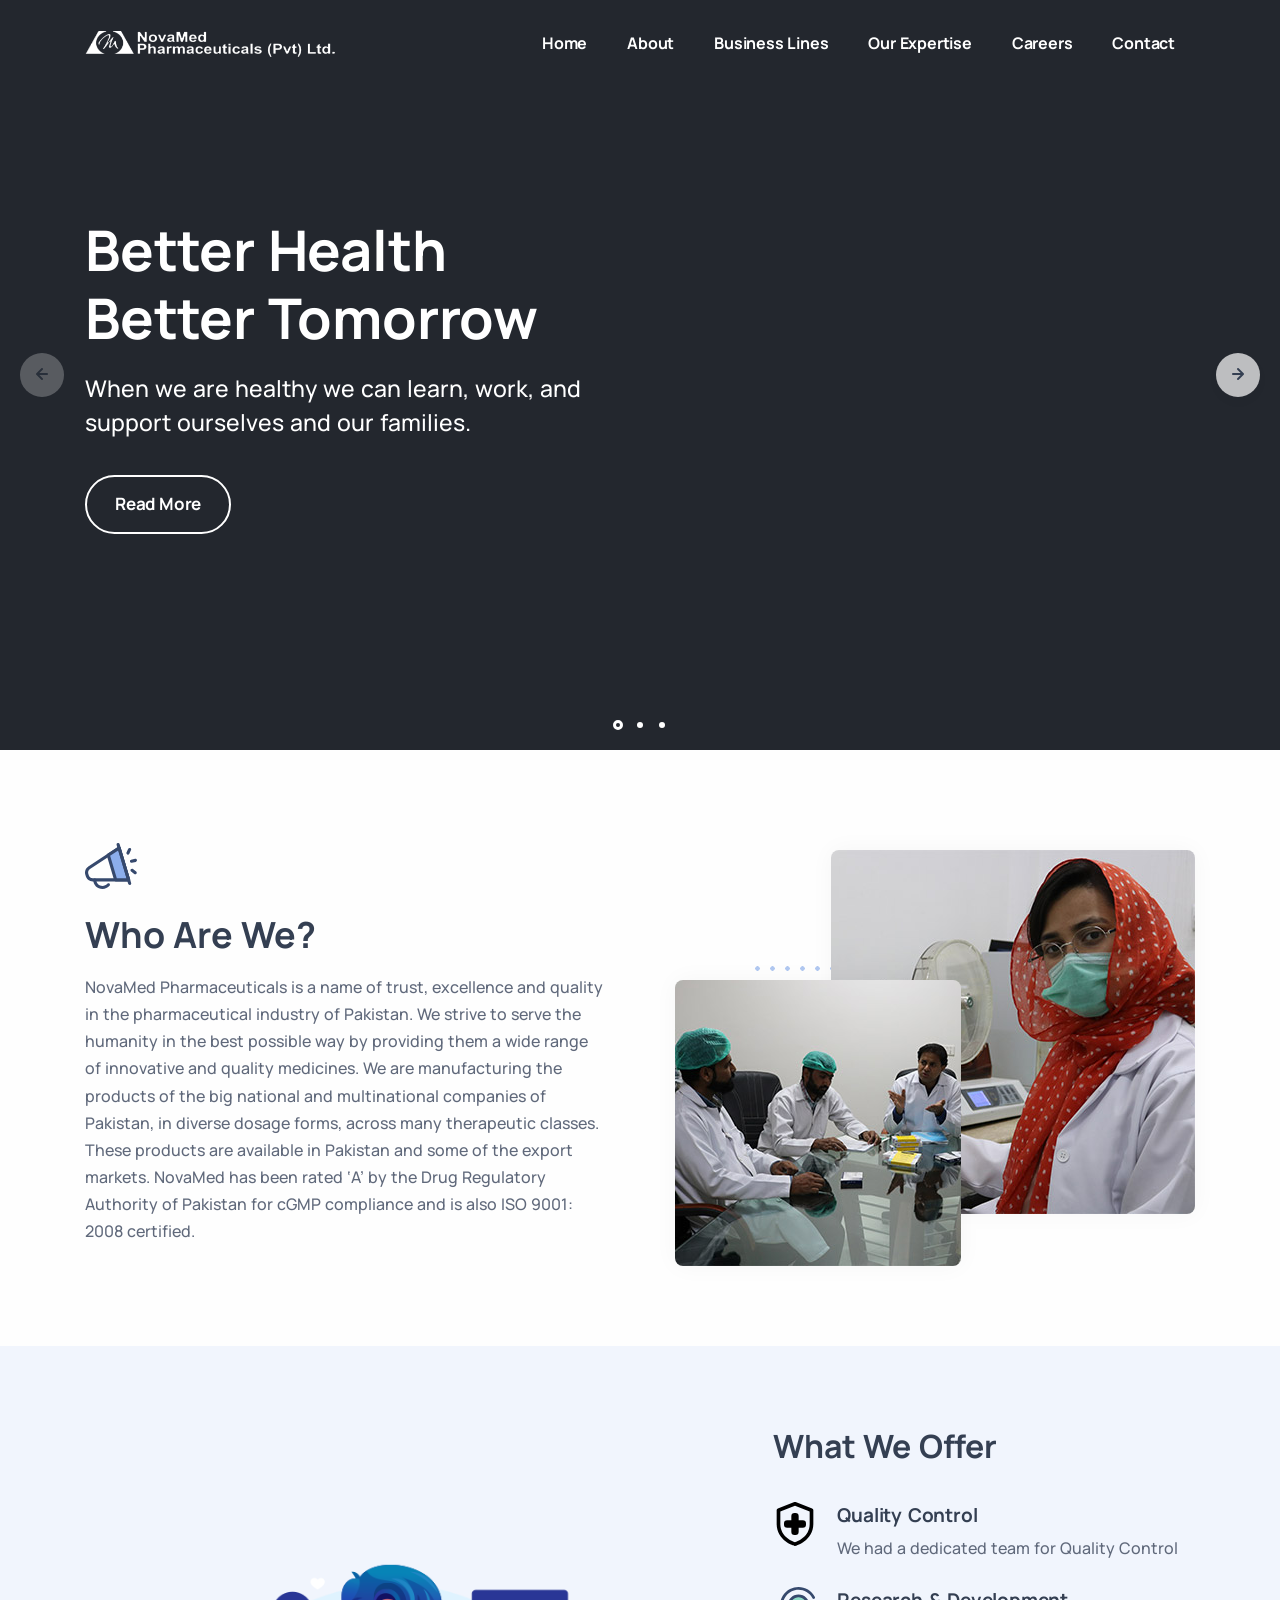
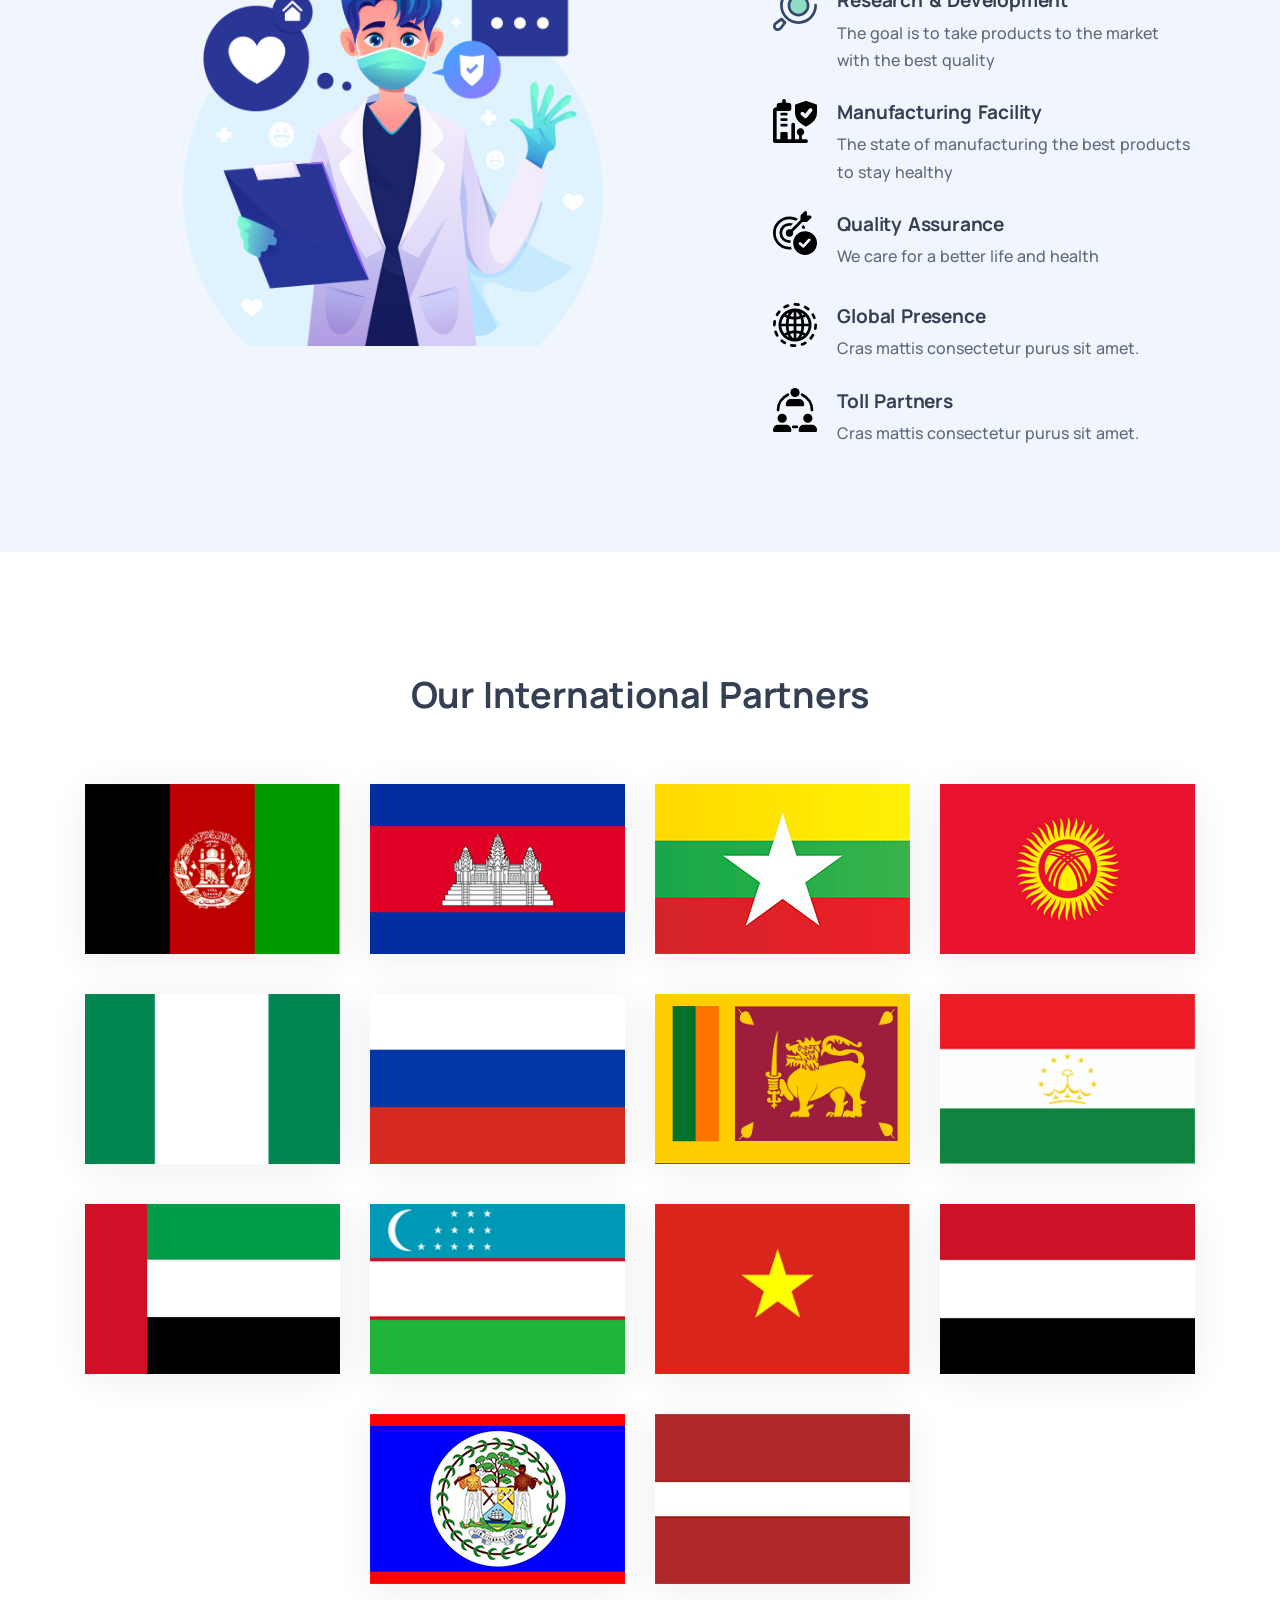
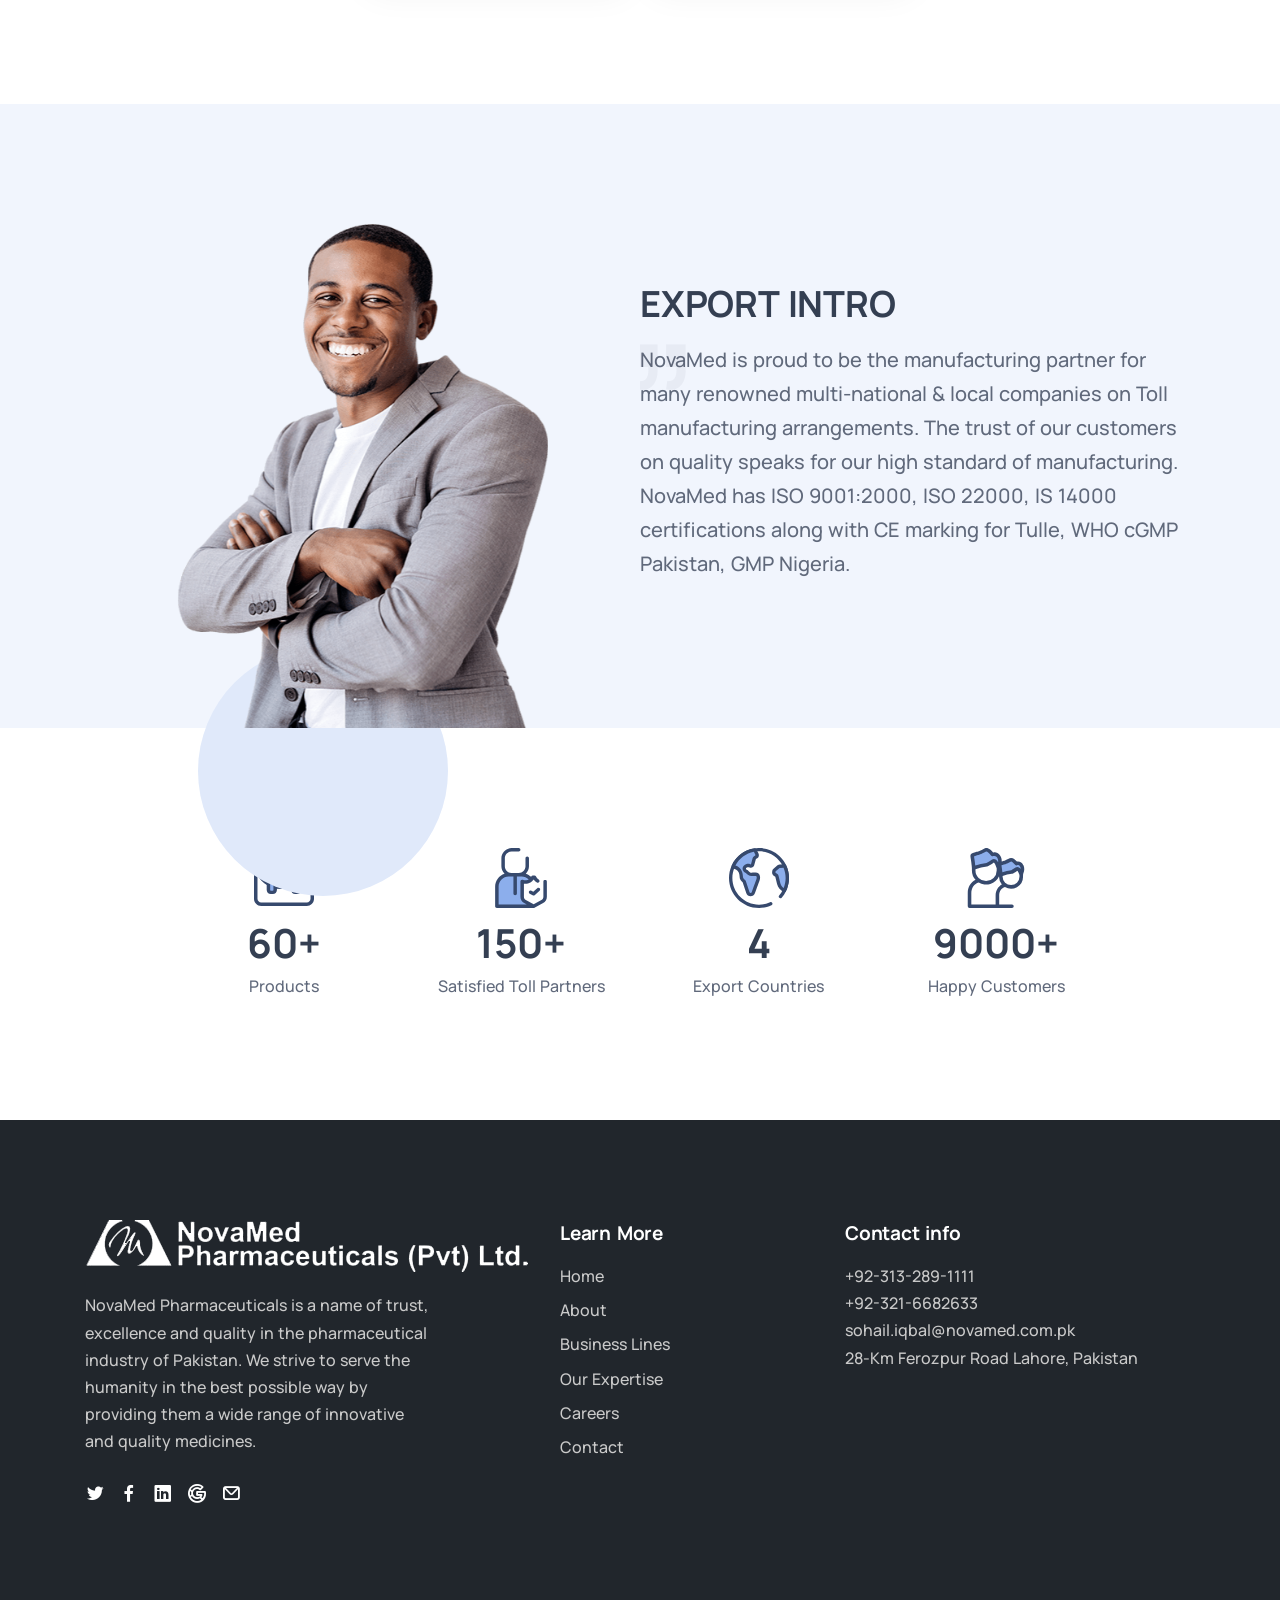
==== commit e0e1c193: "Update Contact information" ====
--- a/index.html
+++ b/index.html
@@ -501,10 +501,10 @@
         <div class="col-md-4 offset-lg-1">
           <div class="widget">
             <h4 class="widget-title mb-3 text-white">Contact info</h4>
-            <a href="tel:+923132891111">+92-313-289-1111</a>
+            <a href="tel:+923132891111">+92-313-289-1111</a><br />
+            <a href="tel:+923216682633">+92-321-6682633</a>
             <a href="mailto:sohail.iqbal@novamed.com.pk">sohail.iqbal@novamed.com.pk</a><br />
             <!-- <a href="mailto:Sharaz.ahmad@novamed.com.pk">Sharaz.ahmad@novamed.com.pk</a><br /> -->
-            <!-- <a href="tel:+923009496046">+92-300-9496046</a> -->
             <!-- <a href="tel:+9242354033604">+92-42-35403360-4</a>
             <a href="tel:00924235271160">0092-42-35271160</a>
             <a href="tel:+924235403364">+92-42-35403364</a>
